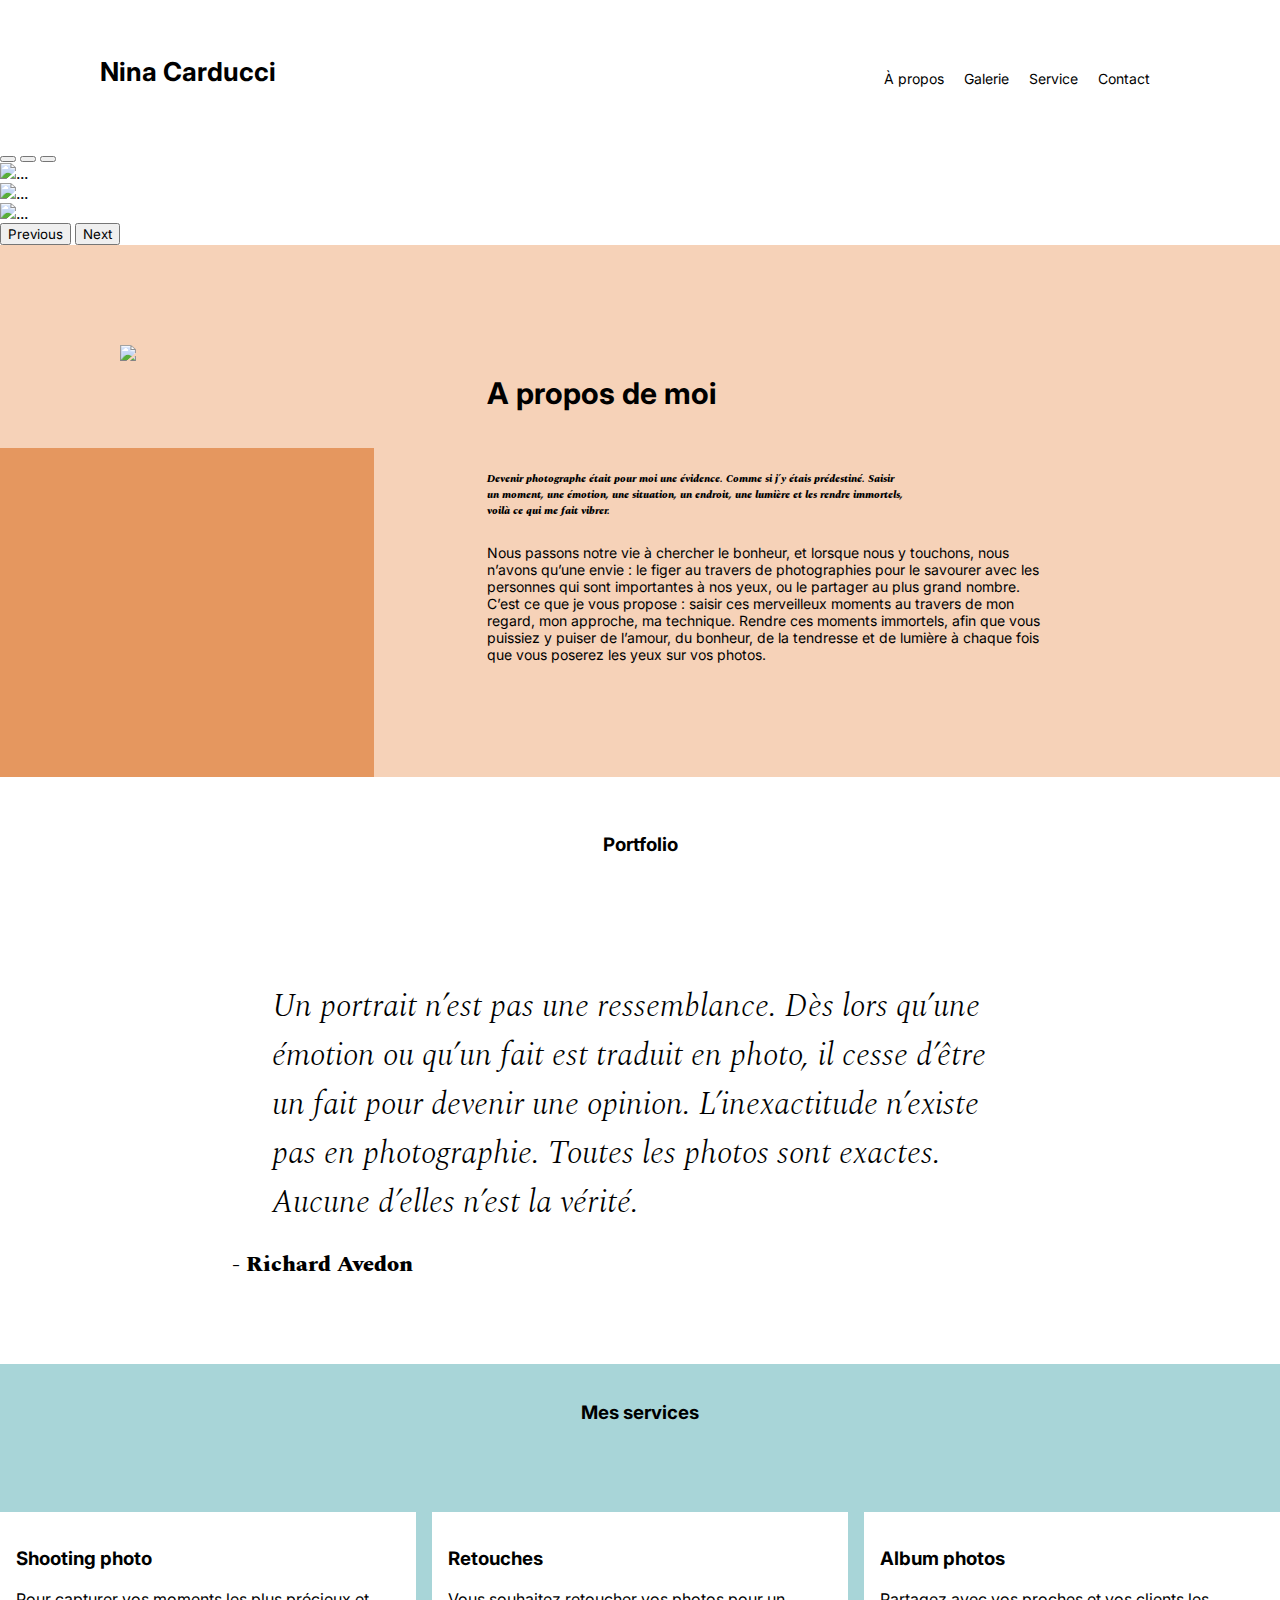
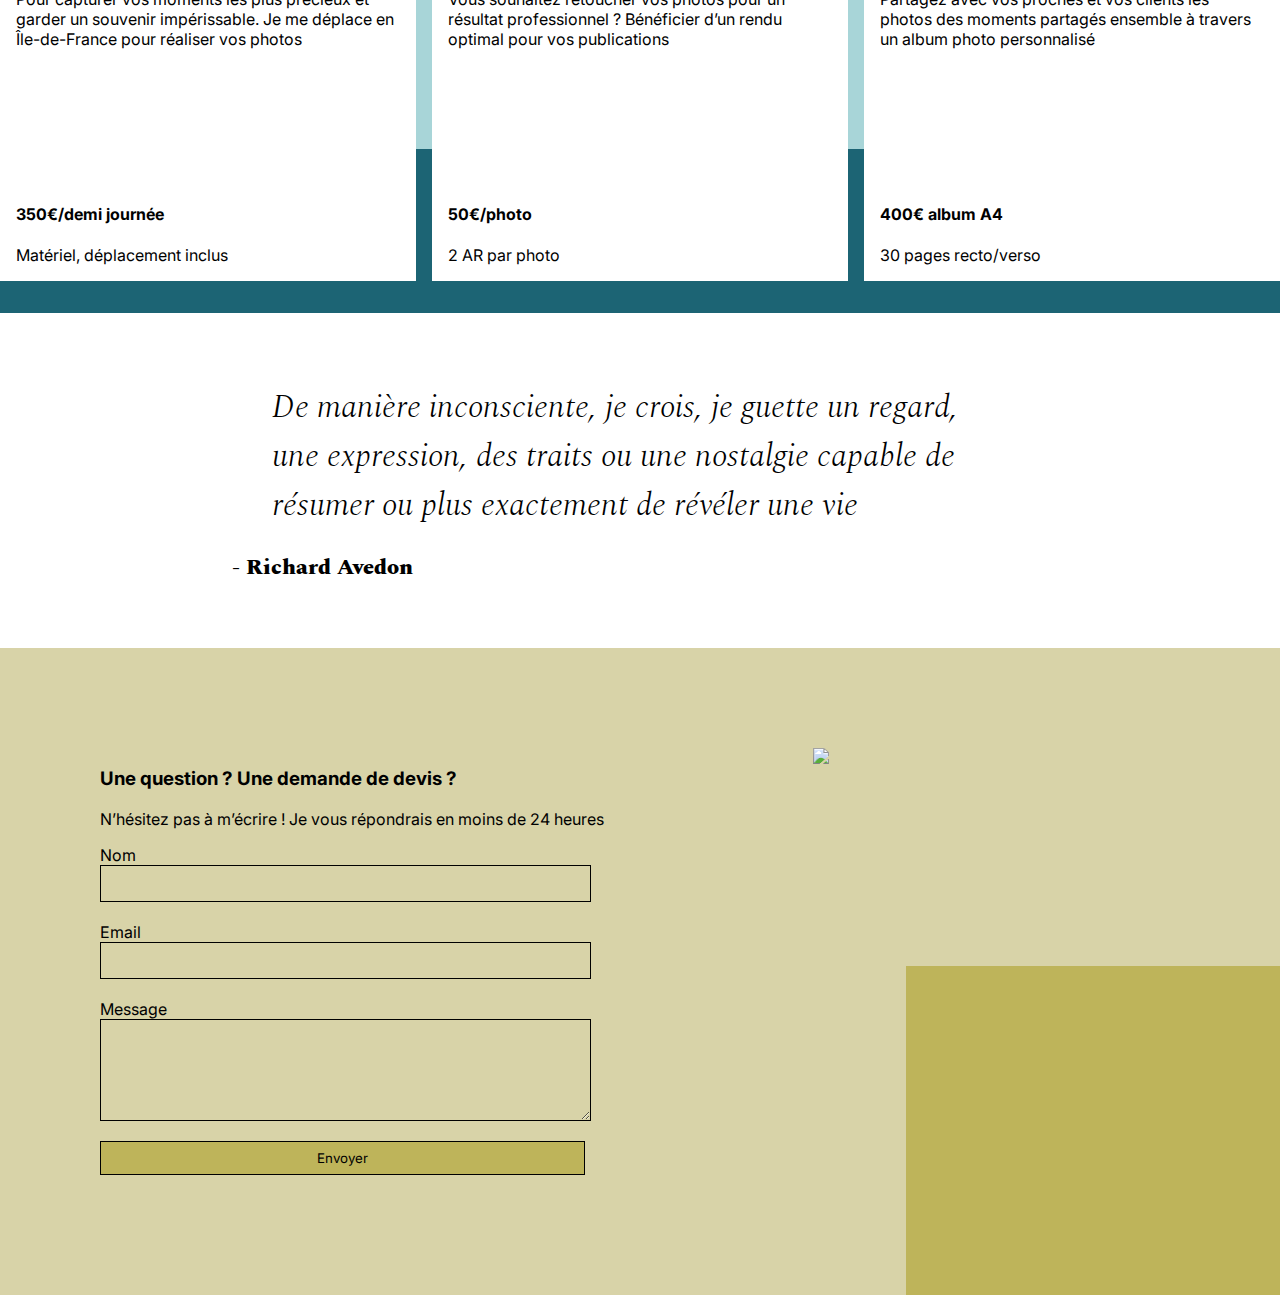
==== index.html @ 3e268394 "balise google" ====
<!DOCTYPE html>
<html>

<head>
	<meta charset="UTF-8">
	<meta name="viewport" content="width=device-width, initial-scale=1.0">
	<!-- balise de proprieté google confirm -->
	<meta name="google-site-verification" content="google5bc001e97c512677.html" />
	<!-- <link rel="stylesheet" href="./assets/bootstrap/bootstrap.css"> -->
	<link defer rel="stylesheet" href="./assets/bootstrap/bootstrap.min.css" media="all">
	<!-- <link rel="stylesheet" href="./assets/style.css"> -->
	<link rel="stylesheet" href="./assets/style.min.css" media="all">
	<!-- <link rel="preconnect" href="https://fonts.googleapis.com"> -->
	<link rel="preconnect" href="https://fonts.gstatic.com" crossorigin>
	<link
		href="https://fonts.googleapis.com/css2?family=Inter&family=Spectral:ital,wght@0,400;1,300;1,400;1,800&display=swap"
		rel="stylesheet">
	<script src="./assets/bootstrap/bootstrap.bundle.min.js"></script>
	<script src="https://code.jquery.com/jquery-3.4.1.min.js"
		integrity="sha256-CSXorXvZcTkaix6Yvo6HppcZGetbYMGWSFlBw8HfCJo=" crossorigin="anonymous"></script>
	<script src="./assets/maugallery.min.js" type="text/javascript" defer></script>
	<script src="./assets/scripts.min.js" type="text/javascript" defer></script>
	<!-- <script defer src="./assets/maugallery.min.js.gz" type="text/javascript" data-encoding="gzip"></script>
			<script defer src="./assets/scripts.min.js.gz" type="text/javascript" data-encoding="gzip"></script> -->

</head>

<body>
	<div class="top-header">
		<h3 class="name">Nina Carducci</h3>
		<div class="nav">
			<ul>
				<li><a href="#about">À propos</a></li>
				<li><a href="#gallery">Galerie</a></li>
				<li><a href="#services">Service</a></li>
				<li><a href="#contact">Contact</a></li>
				<li><a class="social-link" href="https://www.instagram.com/ninacarducci.photo/?hl=fr"
						target="_blank"><img src="assets/images/instagram.webp" alt=""></a></li>
			</ul>
		</div>
	</div>
	<div id="header">

		<div id="carouselExampleIndicators" class="carousel slide" data-bs-ride="carousel">
			<div class="carousel-indicators">
				<button type="button" data-bs-target="#carouselExampleIndicators" data-bs-slide-to="0" class="active"
					aria-current="true" aria-label="Slide 1"></button>
				<button type="button" data-bs-target="#carouselExampleIndicators" data-bs-slide-to="1"
					aria-label="Slide 2"></button>
				<button type="button" data-bs-target="#carouselExampleIndicators" data-bs-slide-to="2"
					aria-label="Slide 3"></button>
			</div>
			<div class="carousel-inner">
				<div class="carousel-item active">
					<img src="./assets/images/slider/ryoji-iwata-wUZjnOv7t0g-unsplash.webp" class="d-block w-100"
						alt="...">
				</div>
				<div class="carousel-item">
					<img src="./assets/images/slider/nicholas-green-nPz8akkUmDI-unsplash.webp" class="d-block w-100"
						alt="...">
				</div>
				<div class="carousel-item">
					<img src="./assets/images/slider/edward-cisneros-3_h6-1NPDGw-unsplash.webp" class="d-block w-100"
						alt="...">
				</div>
			</div>
			<button class="carousel-control-prev" type="button" data-bs-target="#carouselExampleIndicators"
				data-bs-slide="prev">
				<span class="carousel-control-prev-icon" aria-hidden="true"></span>
				<span class="visually-hidden">Previous</span>
			</button>
			<button class="carousel-control-next" type="button" data-bs-target="#carouselExampleIndicators"
				data-bs-slide="next">
				<span class="carousel-control-next-icon" aria-hidden="true"></span>
				<span class="visually-hidden">Next</span>
			</button>
		</div>
	</div>
	<div id="about">
		<div class="picture left">
			<img src="./assets/images/nina.webp">
		</div>
		<div id="about-me">
			<h3 class="about-me__title">A propos de moi</h3>
			<h6 class="about-me__introduction">Devenir photographe était pour moi une évidence. Comme si j’y étais
				prédestiné. Saisir un moment, une émotion, une situation, un endroit, une lumière et les rendre
				immortels, voilà ce qui me fait vibrer.</h6>
			<p>Nous passons notre vie à chercher le bonheur, et lorsque nous y touchons, nous n’avons qu’une envie : le
				figer au travers de photographies pour le savourer avec les personnes qui sont importantes à nos yeux,
				ou le partager au plus grand nombre.
				C’est ce que je vous propose : saisir ces merveilleux moments au travers de mon regard, mon approche, ma
				technique. Rendre ces moments immortels, afin que vous puissiez y puiser de l’amour, du bonheur, de la
				tendresse et de lumière à chaque fois que vous poserez les yeux sur vos photos.</p>
		</div>
	</div>
	<div id="gallery">
		<h3 class="title">Portfolio</h3>
		<div class="container py-3">
			<div class="gallery" style="display: none">
				<img data-gallery-tag="Concert" class="gallery-item"
					src="./assets/images/gallery/concerts/aaron-paul-wnX-fXzB6Cw-unsplash.webp" />
				<img data-gallery-tag="Entreprises" class="gallery-item"
					src="./assets/images/gallery/entreprise/ali-morshedlou-WMD64tMfc4k-unsplash.webp" />
				<img data-gallery-tag="Entreprises" class="gallery-item"
					src="./assets/images/gallery/entreprise/jason-goodman-tHO1_OuKbg0-unsplash.webp" />
				<img data-gallery-tag="Mariages" class="gallery-item"
					src="./assets/images/gallery/mariage/hannah-busing-RvF2R_qMpRk-unsplash.webp" />
				<img data-gallery-tag="Portrait" class="gallery-item"
					src="./assets/images/gallery/portraits/ade-tunji-rVkhWWZFAtQ-unsplash.webp" />
				<img data-gallery-tag="Mariages" class="gallery-item"
					src="./assets/images/gallery/mariage/jakob-owens-SiniLJkXhMc-unsplash.webp" />
				<img data-gallery-tag="Portrait" class="gallery-item"
					src="./assets/images/gallery/portraits/nino-van-prattenburg--443cl1uR_8-unsplash.webp" />
				<img data-gallery-tag="Concert" class="gallery-item"
					src="./assets/images/gallery/concerts/austin-neill-hgO1wFPXl3I-unsplash.webp" />
				<img data-gallery-tag="Entreprises" class="gallery-item"
					src="./assets/images/gallery/entreprise/mateus-campos-felipe-Fsgzm8N0hIY-unsplash.webp" />
			</div>
		</div>
		<div class="quote">
			<figure>
				<blockquote>
					<h1 class="quote__text">Un portrait n’est pas une ressemblance. Dès lors qu’une émotion ou qu’un
						fait est traduit en photo, il cesse d’être un fait pour devenir une opinion. L’inexactitude
						n’existe pas en photographie. Toutes les photos sont exactes. Aucune d’elles n’est la vérité.
					</h1>
				</blockquote>
				<figcaption class="quote__author">- Richard Avedon</figcaption>
			</figure>
		</div>
	</div>
	<div id="services">
		<h3 class="title">Mes services</h3>
		<div class="container">
			<div class="service">
				<div class="service__description">
					<h3>Shooting photo</h3>
					<p>Pour capturer vos moments les plus précieux et garder un souvenir impérissable. Je me déplace en
						Île-de-France pour réaliser vos photos</p>
				</div>
				<div class="service__price">
					<h4>350€/demi journée</h4>
					<span>Matériel, déplacement inclus</span>
				</div>

			</div>
			<div class="service">
				<div class="service__description">
					<h3>Retouches</h3>
					<p>Vous souhaitez retoucher vos photos pour un résultat professionnel ? Bénéficier d’un rendu
						optimal pour vos publications</p>
				</div>
				<div class="service__price">
					<h4>50€/photo</h4>
					<span>2 AR par photo</span>
				</div>
			</div>
			<div class="service">
				<div class="service__description">
					<h3>Album photos</h3>
					<p>Partagez avec vos proches et vos clients les photos des moments partagés ensemble à travers un
						album photo personnalisé</p>
				</div>
				<div class="service__price">
					<h4>400€ album A4</h4>
					<span>30 pages recto/verso</span>
				</div>
			</div>
		</div>
	</div>
	<div class="quote">
		<figure>
			<blockquote>
				<h1 class="quote__text">De manière inconsciente, je crois, je guette un regard, une expression, des
					traits ou une nostalgie capable de résumer ou plus exactement de révéler une vie</h1>
			</blockquote>
			<figcaption class="quote__author">- Richard Avedon</figcaption>
		</figure>
	</div>
	<div id="contact">
		<div class="container">
			<div class="form-container">
				<h3>Une question ? Une demande de devis ?</h3>
				<p> N’hésitez pas à m’écrire ! Je vous répondrais en moins de 24 heures</p>
				<form action="" method="post">
					<label>Nom</label>
					<input type="text" name="nom" id="nom">
					<label>Email</label>
					<input type="email" name="email" id="email">
					<label>Message</label>
					<textarea name="message" id="message" cols="30" rows="10"></textarea>
					<input type="submit" value="Envoyer" />
				</form>
			</div>
			<div class="picture right">
				<img src="./assets/images/camera.webp">
			</div>
		</div>
	</div>
</body>

</html>
---- assets/style.css ----
body {
  max-width: 1920px;
  margin: auto;
}
* {
  font-family: "Inter";
  font-style: normal;
}
.top-header {
  background-color: white;
  position: sticky;
  top: 0;
  z-index: 1000;
  display: flex;
  justify-content: space-between;
  padding-inline: 100px;
  padding-block: 30px;
  align-items: center;
}

.top-header .name {
  font-size: 26px;
}

.nav ul {
  display: flex;
  list-style-type: none;
  font-size: 14px;
  margin-bottom: 0;
}

.nav li {
  padding-inline: 10px;
}

.nav a {
  text-decoration: none;
  color: #000;
}

.social-link img {
  width: 20px;
}

#about {
  display: flex;
  background-color: #f6d2b8;
  padding-inline: 100px;
  padding-block: 100px;
  position: relative;
}

.picture.left::before {
  content: " ";
  background-color: #e5975f;
  width: 374px;
  height: 329px;
  position: absolute;
  bottom: 0;
  left: 0;
  z-index: -1;
}

.picture {
  flex: 1;
  margin: 0 20px;
  z-index: 0;
}

.picture img {
  width: 100%;
}
#about-me {
  flex: 2;
}
.about-me__title {
  margin-top: 1em;
  margin-bottom: 60px;
  font-size: 30px;
}
.about-me__introduction {
  font-family: "Spectral";
  font-weight: 800;
  font-style: italic;
  width: 60%;
}
#about-me p {
  width: 80%;
  font-size: 14px;
}

#gallery {
  /*	min-height: 100vh; */
}
.title {
  text-align: center;
  padding-block: 2em;
}
.gallery .nav {
  justify-content: center;
}
.nav-pills .nav-link.active,
.nav-pills .show > .nav-link {
  color: #fff;
  background-color: #beb45a;
  border-radius: 0;
}
.nav-pills .nav-link {
  color: #000;
}
.item-column {
  position: relative;
  margin-bottom: 0 !important;
  padding: 0;
}
.item-column::after {
  content: "";
  display: block;
  padding-bottom: 100%;
}
.gallery-item {
  position: absolute;
  width: 100%;
  height: 100%;
  object-fit: cover;
  padding: 0.5em;
}
.mg-prev,
.mg-next {
  width: 30px;
  height: 30px;
  border-radius: 00%;
  justify-content: center;
  align-items: center;
  display: flex;
  font-size: 24px;
}

.quote {
  font-family: "Spectral";
  font-style: italic;
  width: 70%;
  margin: auto;
  padding-block: 3em;
}
.quote__text {
  font-family: Spectral;
  font-style: italic;
  font-weight: 300;
}
.quote__author {
  font-family: Spectral;
  font-weight: 800;
  font-size: 22px;
}

#services {
  margin: auto;
  background-color: #a8d5d8;
  position: relative;
}
#services .container::before {
  content: " ";
  background-color: #1c6474;
  position: absolute;
  width: 100%;
  height: 30%;
  bottom: 0;
  left: 0;
  z-index: 0;
}

#services .container {
  justify-content: space-between;
  display: flex;
  padding: 2em 0;
}

.service {
  background-color: white;
  max-width: 390px;
  width: 30%;
  height: 337px;
  padding: 1em;
  display: flex;
  flex-direction: column;
  justify-content: space-between;
  z-index: 1;
}

#contact {
  margin: auto;
  background-color: #d8d3a8;
  position: relative;
  padding-inline: 100px;
  padding-block: 100px;
}

#contact .container {
  display: flex;
}
.picture.right::before {
  content: " ";
  background-color: #beb45a;
  width: 374px;
  height: 329px;
  position: absolute;
  bottom: 0;
  right: 0;
  z-index: -1;
}
.form-container {
  flex: 2;
}
form {
  display: flex;
  flex-direction: column;
  width: 70%;
  align-items: flex-start;
}

form input {
  width: 100%;
  background-color: transparent;
  border: solid 1px;
  height: 2.5em;
  margin-bottom: 20px;
}

form textarea {
  width: 100%;
  background-color: transparent;
  border: solid 1px;
  height: 5em;
  line-height: 2.5em;
  font-size: 1.2em;
  margin-bottom: 20px;
}
input[type="submit"] {
  background-color: #beb45a;
  padding: 0.5em 1em;
}

@media all and (max-width: 1180px) {
  .picture {
    flex: 2;
  }
  #about,
  #contact .container {
    align-items: center;
  }
  .about-me__title {
    margin-top: 0;
    margin-bottom: 1em;
  }
  #about-me h6,
  #about-me p {
    width: 100%;
  }
}

@media all and (max-width: 1000px) {
  #about {
    flex-direction: column;
  }
  .picture {
    width: 50%;
  }
  .picture.left::before {
    width: 100%;
    height: 30%;
    position: absolute;
    bottom: auto;
    top: 0;
    left: 0;
    z-index: -1;
  }
  .about-me__title {
    text-align: center;
    margin-top: 1em;
  }
  #services .container {
    flex-direction: column;
  }
  .service {
    width: 100%;
    max-width: 100%;
    height: auto;
    margin: 2em 0;
  }
  .service__description {
    margin-bottom: 1em;
  }

  #services .container::before {
    width: 30%;
    height: 100%;
    bottom: 0;
    right: 0;
    left: auto;
    z-index: 0;
  }

  #contact .container {
    flex-direction: column;
  }
  #contact .picture.right {
    margin-top: 1em;
  }
  .picture.right::before {
    width: 100%;
    height: 30%;
    position: absolute;
    bottom: 0;
    right: 0;
    z-index: -1;
  }
}

@media all and (max-width: 650px) {
  .top-header {
    flex-direction: column;
    padding-inline: 0;
  }
  .top-header .nav,
  .top-header .nav ul {
    width: 100%;
    padding: 0 0 0 0;
  }
  .top-header .nav li {
    flex: 1;
    padding-block: 1em;
    text-align: center;
  }
  .picture.left::before,
  .picture.right::before {
    height: 150px;
  }
  #services .container {
    align-items: center;
  }
  .service {
    max-width: 90%;
  }
  #about,
  #contact {
    padding-inline: 2em;
    padding-block: 2em;
  }
  form {
    width: 100%;
  }
  .picture {
    width: 80%;
  }
}
---- assets/style.min.css ----
body{max-width:1920px;margin:auto}*{font-family:Inter;font-style:normal}.top-header{background-color:#fff;position:sticky;top:0;z-index:1000;display:flex;justify-content:space-between;padding-inline:100px;padding-block:30px;align-items:center}.top-header .name{font-size:26px}.nav ul{display:flex;list-style-type:none;font-size:14px;margin-bottom:0}.nav li{padding-inline:10px}.nav a{text-decoration:none;color:#000}.social-link img{width:20px}#about{display:flex;background-color:#f6d2b8;padding-inline:100px;padding-block:100px;position:relative}.picture.left::before{content:" ";background-color:#e5975f;width:374px;height:329px;position:absolute;bottom:0;left:0;z-index:-1}.picture{flex:1;margin:0 20px;z-index:0}.picture img{width:100%}#about-me{flex:2}.about-me__title{margin-top:1em;margin-bottom:60px;font-size:30px}.about-me__introduction{font-family:Spectral;font-weight:800;font-style:italic;width:60%}#about-me p{width:80%;font-size:14px}.title{text-align:center;padding-block:2em}.gallery .nav{justify-content:center}.nav-pills .nav-link.active,.nav-pills .show>.nav-link{color:#fff;background-color:#beb45a;border-radius:0}.nav-pills .nav-link{color:#000}.item-column{position:relative;margin-bottom:0!important;padding:0}.item-column::after{content:"";display:block;padding-bottom:100%}.gallery-item{position:absolute;width:100%;height:100%;object-fit:cover;padding:.5em}.mg-next,.mg-prev{width:30px;height:30px;border-radius:00%;justify-content:center;align-items:center;display:flex;font-size:24px}.quote{font-family:Spectral;font-style:italic;width:70%;margin:auto;padding-block:3em}.quote__text{font-family:Spectral;font-style:italic;font-weight:300}.quote__author{font-family:Spectral;font-weight:800;font-size:22px}#services{margin:auto;background-color:#a8d5d8;position:relative}#services .container::before{content:" ";background-color:#1c6474;position:absolute;width:100%;height:30%;bottom:0;left:0;z-index:0}#services .container{justify-content:space-between;display:flex;padding:2em 0}.service{background-color:#fff;max-width:390px;width:30%;height:337px;padding:1em;display:flex;flex-direction:column;justify-content:space-between;z-index:1}#contact{margin:auto;background-color:#d8d3a8;position:relative;padding-inline:100px;padding-block:100px}#contact .container{display:flex}.picture.right::before{content:" ";background-color:#beb45a;width:374px;height:329px;position:absolute;bottom:0;right:0;z-index:-1}.form-container{flex:2}form{display:flex;flex-direction:column;width:70%;align-items:flex-start}form input{width:100%;background-color:transparent;border:solid 1px;height:2.5em;margin-bottom:20px}form textarea{width:100%;background-color:transparent;border:solid 1px;height:5em;line-height:2.5em;font-size:1.2em;margin-bottom:20px}input[type=submit]{background-color:#beb45a;padding:.5em 1em}@media all and (max-width:1180px){.picture{flex:2}#about,#contact .container{align-items:center}.about-me__title{margin-top:0;margin-bottom:1em}#about-me h6,#about-me p{width:100%}}@media all and (max-width:1000px){#about{flex-direction:column}.picture{width:50%}.picture.left::before{width:100%;height:30%;position:absolute;bottom:auto;top:0;left:0;z-index:-1}.about-me__title{text-align:center;margin-top:1em}#services .container{flex-direction:column}.service{width:100%;max-width:100%;height:auto;margin:2em 0}.service__description{margin-bottom:1em}#services .container::before{width:30%;height:100%;bottom:0;right:0;left:auto;z-index:0}#contact .container{flex-direction:column}#contact .picture.right{margin-top:1em}.picture.right::before{width:100%;height:30%;position:absolute;bottom:0;right:0;z-index:-1}}@media all and (max-width:650px){.top-header{flex-direction:column;padding-inline:0}.top-header .nav,.top-header .nav ul{width:100%;padding:0}.top-header .nav li{flex:1;padding-block:1em;text-align:center}.picture.left::before,.picture.right::before{height:150px}#services .container{align-items:center}.service{max-width:90%}#about,#contact{padding-inline:2em;padding-block:2em}form{width:100%}.picture{width:80%}}
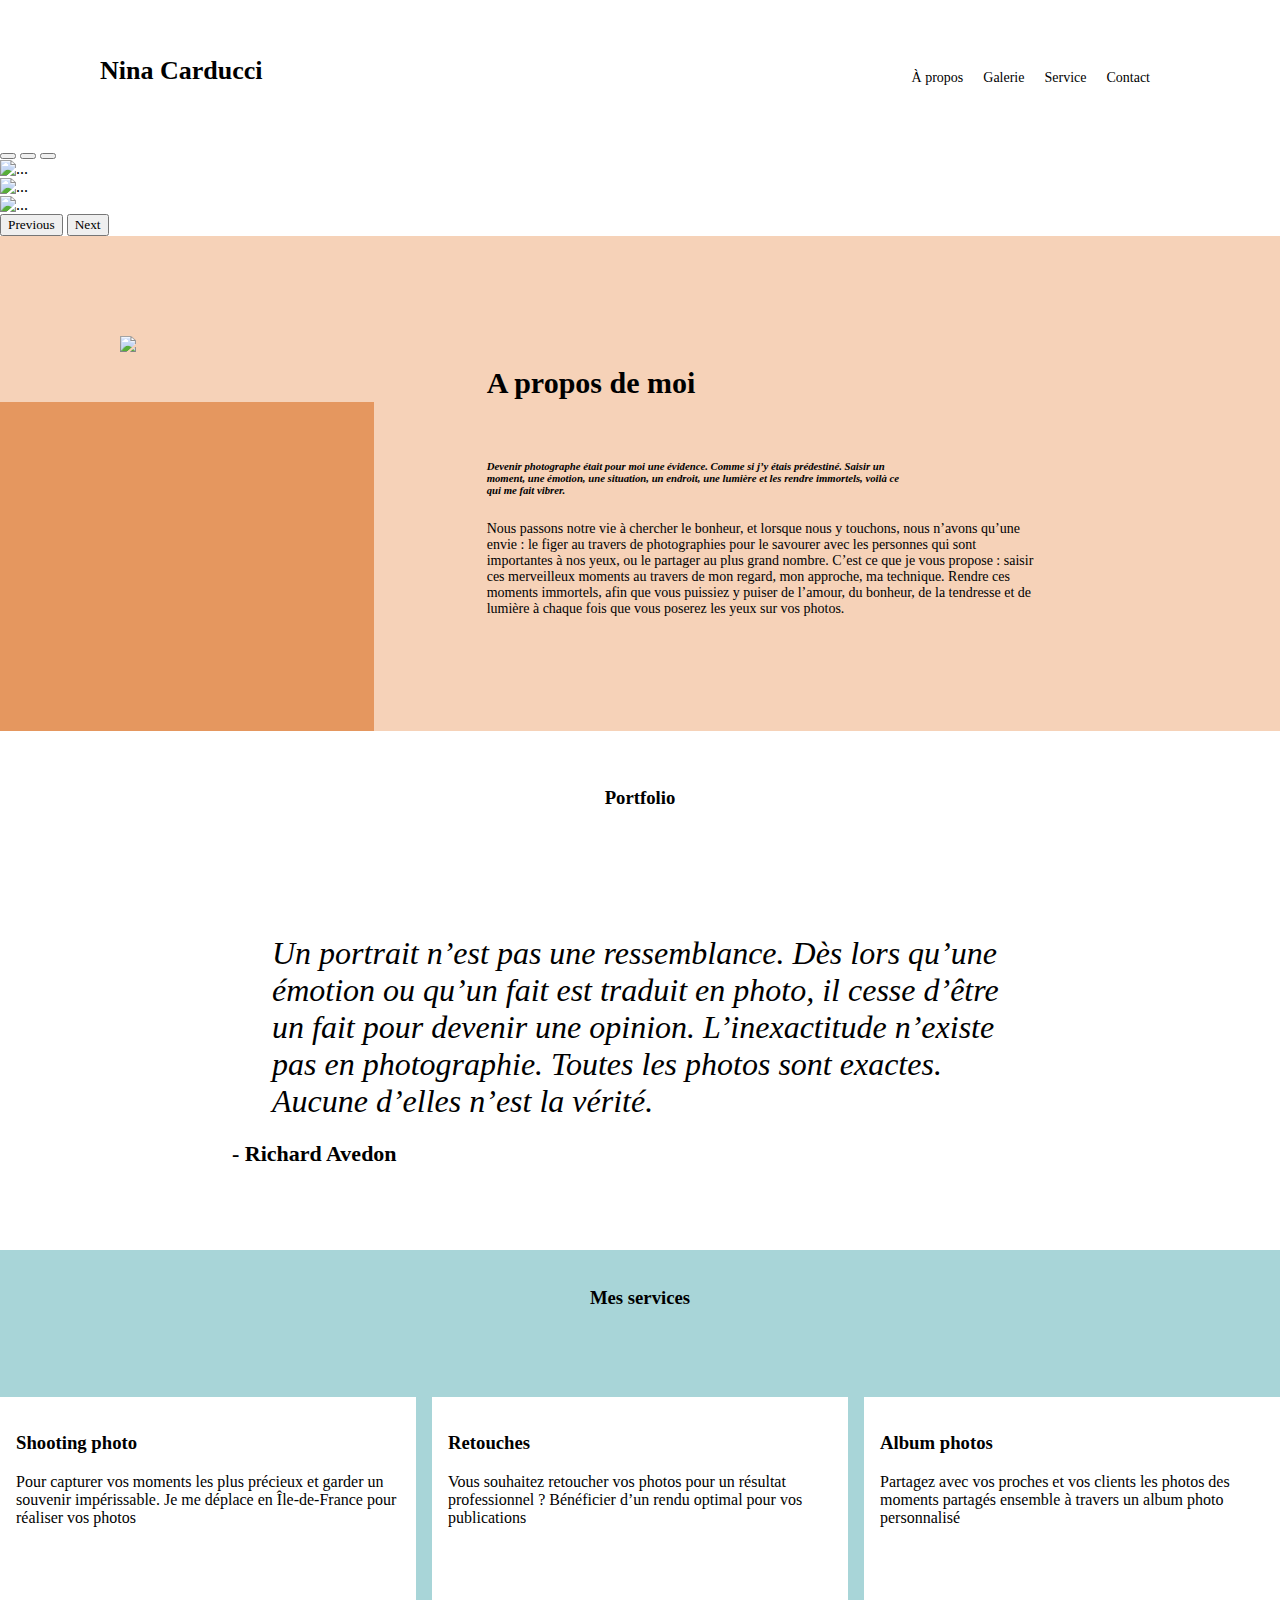
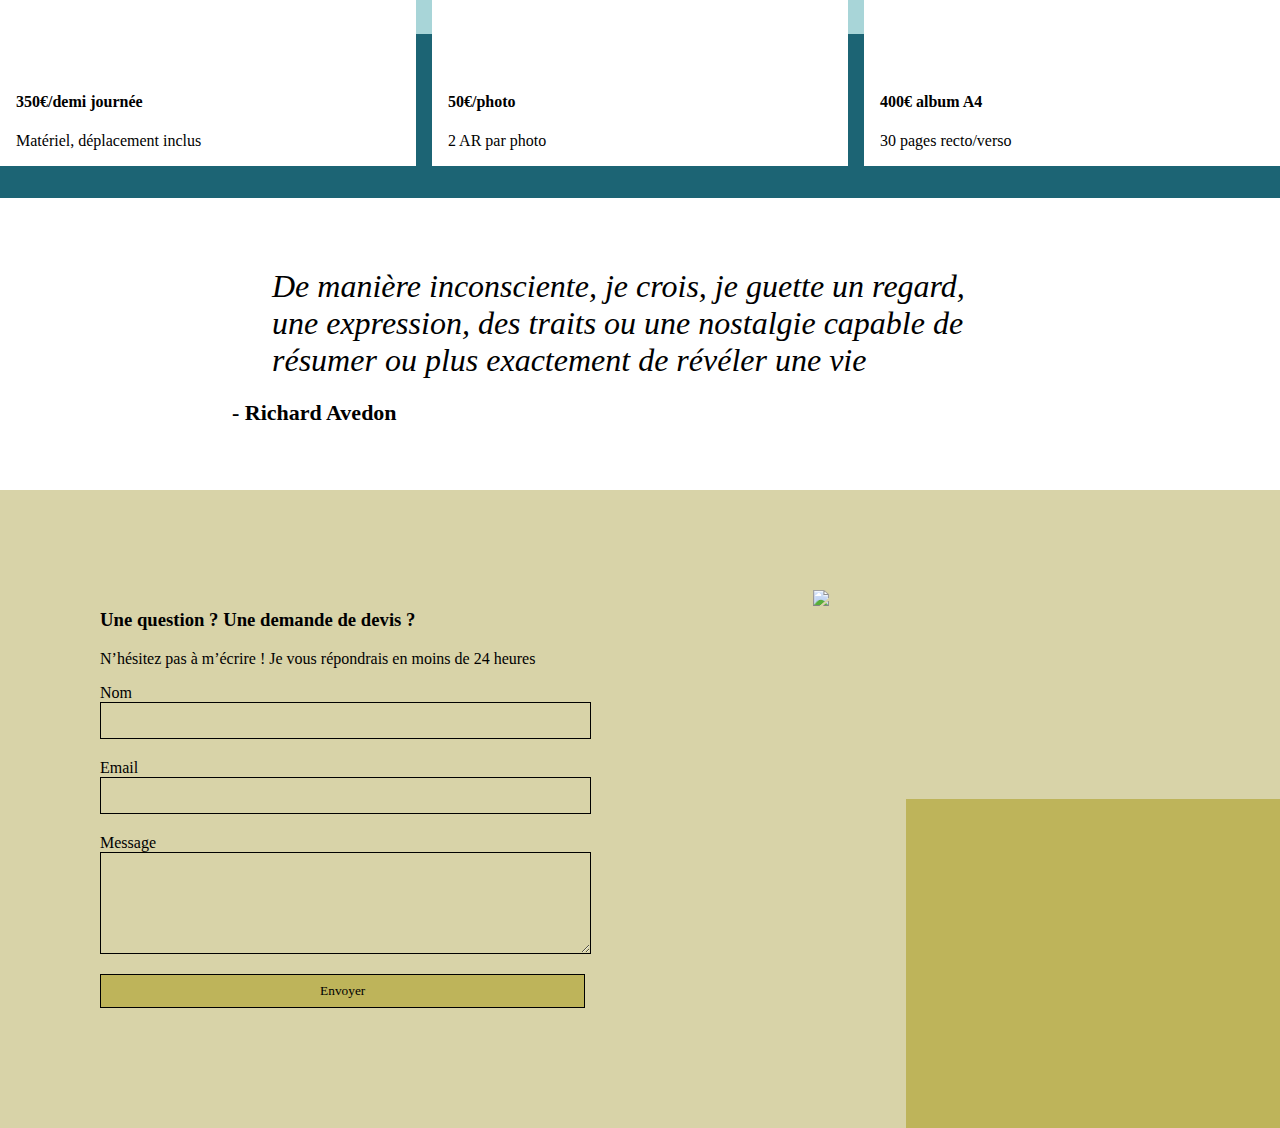
==== commit d816d574: "test bootstrap clean code" ====
--- a/index.html
+++ b/index.html
@@ -1,25 +1,38 @@
 <!DOCTYPE html>
-<html>
+<html lang="fr">
 
 <head>
+	<!-- Google tag (gtag.js) -->
+	<script async src="https://www.googletagmanager.com/gtag/js?id=G-37YV4XG1GP"></script>
+	<script>
+		window.dataLayer = window.dataLayer || [];
+
+		function gtag() {
+			dataLayer.push(arguments);
+		}
+		gtag('js', new Date());
+
+		gtag('config', 'G-37YV4XG1GP');
+	</script>
+	<meta http-equiv="cache-control" content="max-age=3600">
 	<meta charset="UTF-8">
 	<meta name="viewport" content="width=device-width, initial-scale=1.0">
-	<!-- balise de proprieté google confirm -->
-	<meta name="google-site-verification" content="google5bc001e97c512677.html" />
-	<!-- <link rel="stylesheet" href="./assets/bootstrap/bootstrap.css"> -->
-	<link defer rel="stylesheet" href="./assets/bootstrap/bootstrap.min.css" media="all">
-	<!-- <link rel="stylesheet" href="./assets/style.css"> -->
+	<link rel="stylesheet" href="./assets/bootstrap/bootstrap.min.css" defer media="all">
 	<link rel="stylesheet" href="./assets/style.min.css" media="all">
-	<!-- <link rel="preconnect" href="https://fonts.googleapis.com"> -->
+	<!-- <link rel="preconnect" href="https://fonts.googleapis.com">
+	<link rel="preconnect" href="https://fonts.gstatic.com" crossorigin> -->
+	<!-- <link href="https://fonts.googleapis.com/css2?family=Inter:wght@500&display=swap" rel="stylesheet">
+	<link href="https://fonts.googleapis.com/css2?family=Inter:wght@800&display=swap" rel="stylesheet"> -->
+	<!-- <link rel="preconnect" href="https://fonts.googleapis.com">
 	<link rel="preconnect" href="https://fonts.gstatic.com" crossorigin>
 	<link
 		href="https://fonts.googleapis.com/css2?family=Inter&family=Spectral:ital,wght@0,400;1,300;1,400;1,800&display=swap"
-		rel="stylesheet">
-	<script src="./assets/bootstrap/bootstrap.bundle.min.js"></script>
+		rel="stylesheet"> -->
+	<script src="./assets/bootstrap/bootstrap.bundle.min.js" defer></script>
 	<script src="https://code.jquery.com/jquery-3.4.1.min.js"
-		integrity="sha256-CSXorXvZcTkaix6Yvo6HppcZGetbYMGWSFlBw8HfCJo=" crossorigin="anonymous"></script>
-	<script src="./assets/maugallery.min.js" type="text/javascript" defer></script>
-	<script src="./assets/scripts.min.js" type="text/javascript" defer></script>
+		integrity="sha256-CSXorXvZcTkaix6Yvo6HppcZGetbYMGWSFlBw8HfCJo=" crossorigin="anonymous" defer></script>
+	<script src="./assets/maugallery.min.js" defer></script>
+	<script src="./assets/scripts.min.js" defer></script>
 	<!-- <script defer src="./assets/maugallery.min.js.gz" type="text/javascript" data-encoding="gzip"></script>
 			<script defer src="./assets/scripts.min.js.gz" type="text/javascript" data-encoding="gzip"></script> -->
 
--- a/assets/style.min.css
+++ b/assets/style.min.css
@@ -1 +1 @@
-body{max-width:1920px;margin:auto}*{font-family:Inter;font-style:normal}.top-header{background-color:#fff;position:sticky;top:0;z-index:1000;display:flex;justify-content:space-between;padding-inline:100px;padding-block:30px;align-items:center}.top-header .name{font-size:26px}.nav ul{display:flex;list-style-type:none;font-size:14px;margin-bottom:0}.nav li{padding-inline:10px}.nav a{text-decoration:none;color:#000}.social-link img{width:20px}#about{display:flex;background-color:#f6d2b8;padding-inline:100px;padding-block:100px;position:relative}.picture.left::before{content:" ";background-color:#e5975f;width:374px;height:329px;position:absolute;bottom:0;left:0;z-index:-1}.picture{flex:1;margin:0 20px;z-index:0}.picture img{width:100%}#about-me{flex:2}.about-me__title{margin-top:1em;margin-bottom:60px;font-size:30px}.about-me__introduction{font-family:Spectral;font-weight:800;font-style:italic;width:60%}#about-me p{width:80%;font-size:14px}.title{text-align:center;padding-block:2em}.gallery .nav{justify-content:center}.nav-pills .nav-link.active,.nav-pills .show>.nav-link{color:#fff;background-color:#beb45a;border-radius:0}.nav-pills .nav-link{color:#000}.item-column{position:relative;margin-bottom:0!important;padding:0}.item-column::after{content:"";display:block;padding-bottom:100%}.gallery-item{position:absolute;width:100%;height:100%;object-fit:cover;padding:.5em}.mg-next,.mg-prev{width:30px;height:30px;border-radius:00%;justify-content:center;align-items:center;display:flex;font-size:24px}.quote{font-family:Spectral;font-style:italic;width:70%;margin:auto;padding-block:3em}.quote__text{font-family:Spectral;font-style:italic;font-weight:300}.quote__author{font-family:Spectral;font-weight:800;font-size:22px}#services{margin:auto;background-color:#a8d5d8;position:relative}#services .container::before{content:" ";background-color:#1c6474;position:absolute;width:100%;height:30%;bottom:0;left:0;z-index:0}#services .container{justify-content:space-between;display:flex;padding:2em 0}.service{background-color:#fff;max-width:390px;width:30%;height:337px;padding:1em;display:flex;flex-direction:column;justify-content:space-between;z-index:1}#contact{margin:auto;background-color:#d8d3a8;position:relative;padding-inline:100px;padding-block:100px}#contact .container{display:flex}.picture.right::before{content:" ";background-color:#beb45a;width:374px;height:329px;position:absolute;bottom:0;right:0;z-index:-1}.form-container{flex:2}form{display:flex;flex-direction:column;width:70%;align-items:flex-start}form input{width:100%;background-color:transparent;border:solid 1px;height:2.5em;margin-bottom:20px}form textarea{width:100%;background-color:transparent;border:solid 1px;height:5em;line-height:2.5em;font-size:1.2em;margin-bottom:20px}input[type=submit]{background-color:#beb45a;padding:.5em 1em}@media all and (max-width:1180px){.picture{flex:2}#about,#contact .container{align-items:center}.about-me__title{margin-top:0;margin-bottom:1em}#about-me h6,#about-me p{width:100%}}@media all and (max-width:1000px){#about{flex-direction:column}.picture{width:50%}.picture.left::before{width:100%;height:30%;position:absolute;bottom:auto;top:0;left:0;z-index:-1}.about-me__title{text-align:center;margin-top:1em}#services .container{flex-direction:column}.service{width:100%;max-width:100%;height:auto;margin:2em 0}.service__description{margin-bottom:1em}#services .container::before{width:30%;height:100%;bottom:0;right:0;left:auto;z-index:0}#contact .container{flex-direction:column}#contact .picture.right{margin-top:1em}.picture.right::before{width:100%;height:30%;position:absolute;bottom:0;right:0;z-index:-1}}@media all and (max-width:650px){.top-header{flex-direction:column;padding-inline:0}.top-header .nav,.top-header .nav ul{width:100%;padding:0}.top-header .nav li{flex:1;padding-block:1em;text-align:center}.picture.left::before,.picture.right::before{height:150px}#services .container{align-items:center}.service{max-width:90%}#about,#contact{padding-inline:2em;padding-block:2em}form{width:100%}.picture{width:80%}}+body{max-width:1920px;margin:auto}*{font-family:Inter;font-style:normal}.top-header{background-color:#fff;position:sticky;top:0;z-index:1000;display:flex;justify-content:space-between;padding-inline:100px;padding-block:30px;align-items:center}.top-header .name{font-size:26px}.nav ul{display:flex;list-style-type:none;font-size:14px;margin-bottom:0}.nav li{padding-inline:10px}.nav a{text-decoration:none;color:#000}.social-link img{width:20px}#about{display:flex;background-color:#f6d2b8;padding-inline:100px;padding-block:100px;position:relative}.picture.left::before{content:" ";background-color:#e5975f;width:374px;height:329px;position:absolute;bottom:0;left:0;z-index:-1}.picture{flex:1;margin:0 20px;z-index:0}.picture img{width:100%;max-width:1024px}#about-me{flex:2}.about-me__title{margin-top:1em;margin-bottom:60px;font-size:30px}.about-me__introduction{font-family:Spectral;font-weight:800;font-style:italic;width:60%}#about-me p{width:80%;font-size:14px}.title{text-align:center;padding-block:2em}.gallery .nav{justify-content:center}.nav-pills .nav-link.active,.nav-pills .show>.nav-link{color:#fff;background-color:#beb45a;border-radius:0}.nav-pills .nav-link{color:#000}.item-column{position:relative;margin-bottom:0!important;padding:0}.item-column::after{content:"";display:block;padding-bottom:100%}.gallery-item{position:absolute;width:100%;height:100%;object-fit:cover;padding:.5em}.mg-next,.mg-prev{width:30px;height:30px;border-radius:00%;justify-content:center;align-items:center;display:flex;font-size:24px}.quote{font-family:Spectral;font-style:italic;width:70%;margin:auto;padding-block:3em}.quote__text{font-family:Spectral;font-style:italic;font-weight:300}.quote__author{font-family:Spectral;font-weight:800;font-size:22px}#services{margin:auto;background-color:#a8d5d8;position:relative}#services .container::before{content:" ";background-color:#1c6474;position:absolute;width:100%;height:30%;bottom:0;left:0;z-index:0}#services .container{justify-content:space-between;display:flex;padding:2em 0}.service{background-color:#fff;max-width:390px;width:30%;height:337px;padding:1em;display:flex;flex-direction:column;justify-content:space-between;z-index:1}#contact{margin:auto;background-color:#d8d3a8;position:relative;padding-inline:100px;padding-block:100px}#contact .container{display:flex}.picture.right::before{content:" ";background-color:#beb45a;width:374px;height:329px;position:absolute;bottom:0;right:0;z-index:-1}.form-container{flex:2}form{display:flex;flex-direction:column;width:70%;align-items:flex-start}form input{width:100%;background-color:transparent;border:solid 1px;height:2.5em;margin-bottom:20px}form textarea{width:100%;background-color:transparent;border:solid 1px;height:5em;line-height:2.5em;font-size:1.2em;margin-bottom:20px}input[type=submit]{background-color:#beb45a;padding:.5em 1em}@media all and (max-width:1180px){.picture{flex:2}#about,#contact .container{align-items:center}.about-me__title{margin-top:0;margin-bottom:1em}#about-me h6,#about-me p{width:100%}}@media all and (max-width:1000px){#about{flex-direction:column}.picture{width:50%}.picture.left::before{width:100%;height:30%;position:absolute;bottom:auto;top:0;left:0;z-index:-1}.about-me__title{text-align:center;margin-top:1em}#services .container{flex-direction:column}.service{width:100%;max-width:100%;height:auto;margin:2em 0}.service__description{margin-bottom:1em}#services .container::before{width:30%;height:100%;bottom:0;right:0;left:auto;z-index:0}#contact .container{flex-direction:column}#contact .picture.right{margin-top:1em}.picture.right::before{width:100%;height:30%;position:absolute;bottom:0;right:0;z-index:-1}}@media all and (max-width:650px){.top-header{flex-direction:column;padding-inline:0}.top-header .nav,.top-header .nav ul{width:100%;padding:0}.top-header .nav li{flex:1;padding-block:1em;text-align:center}.picture.left::before,.picture.right::before{height:150px}#services .container{align-items:center}.service{max-width:90%}#about,#contact{padding-inline:2em;padding-block:2em}form{width:100%}.picture{width:80%}}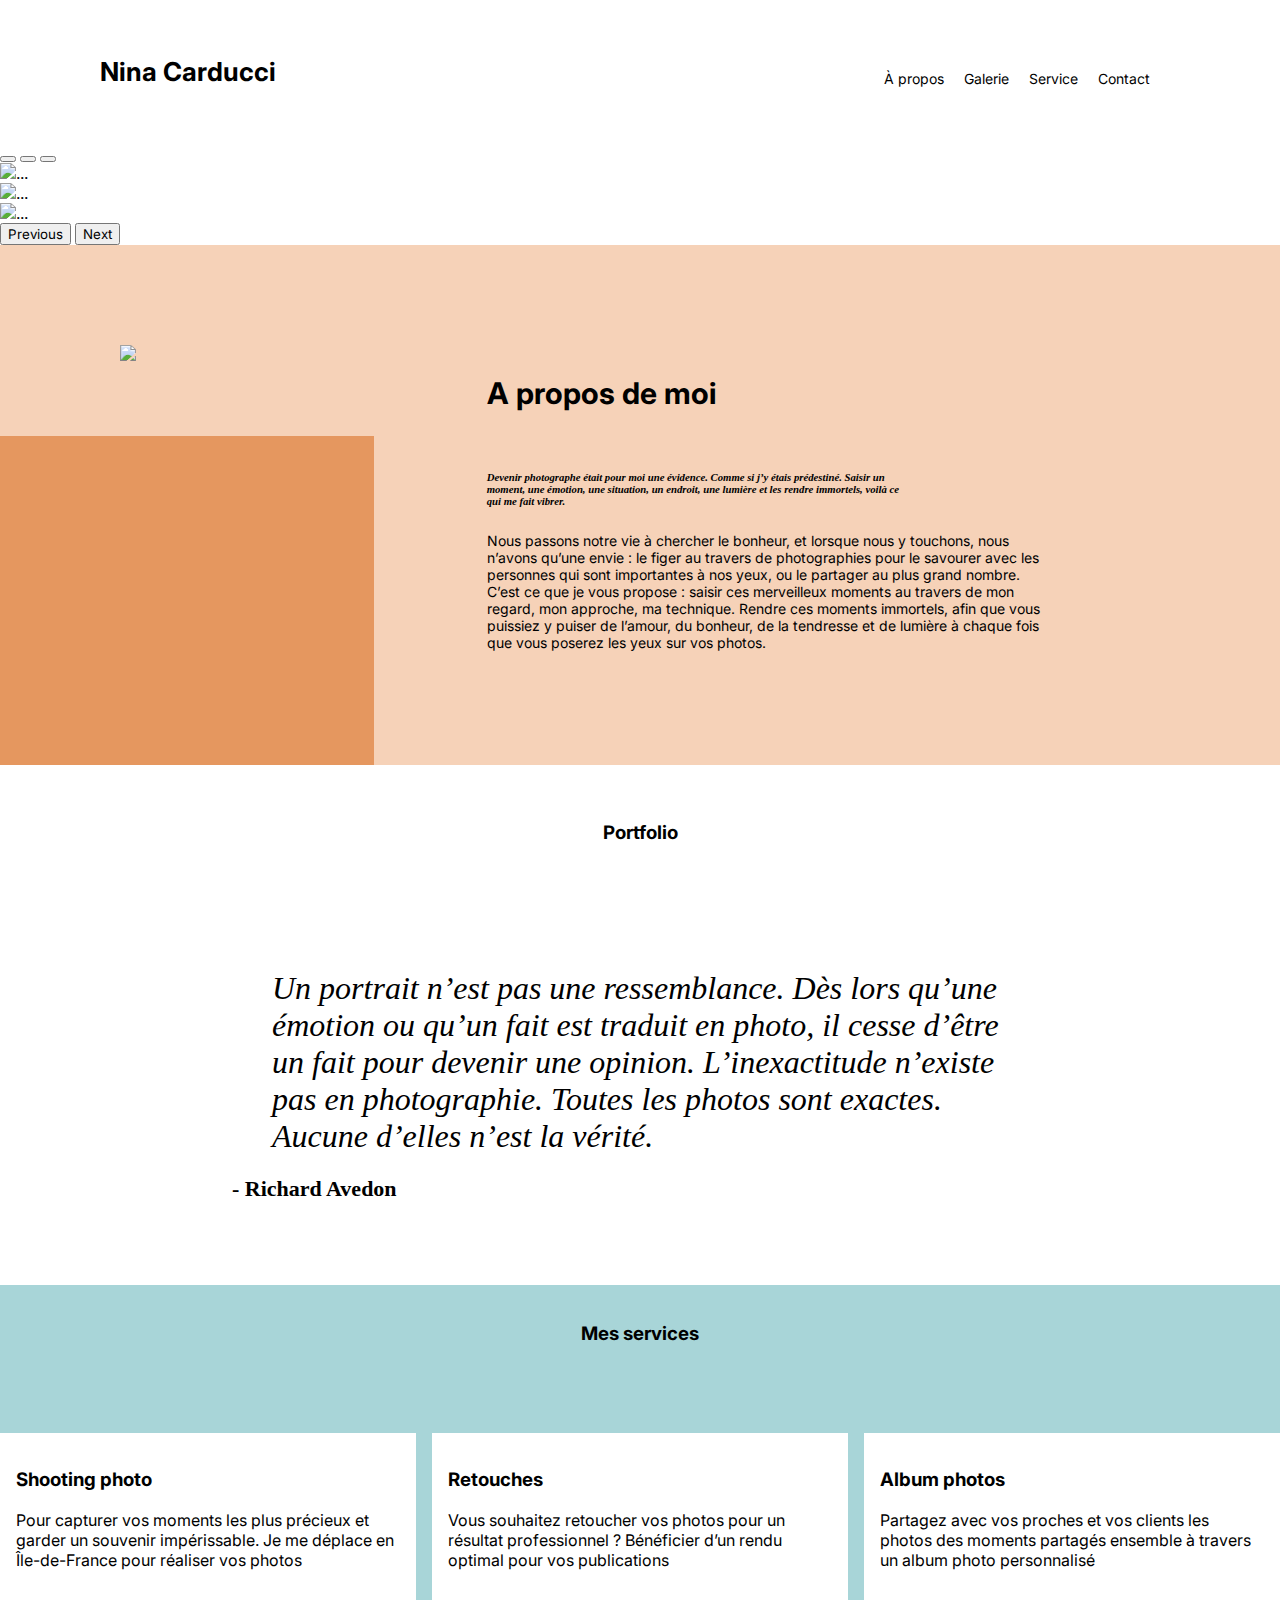
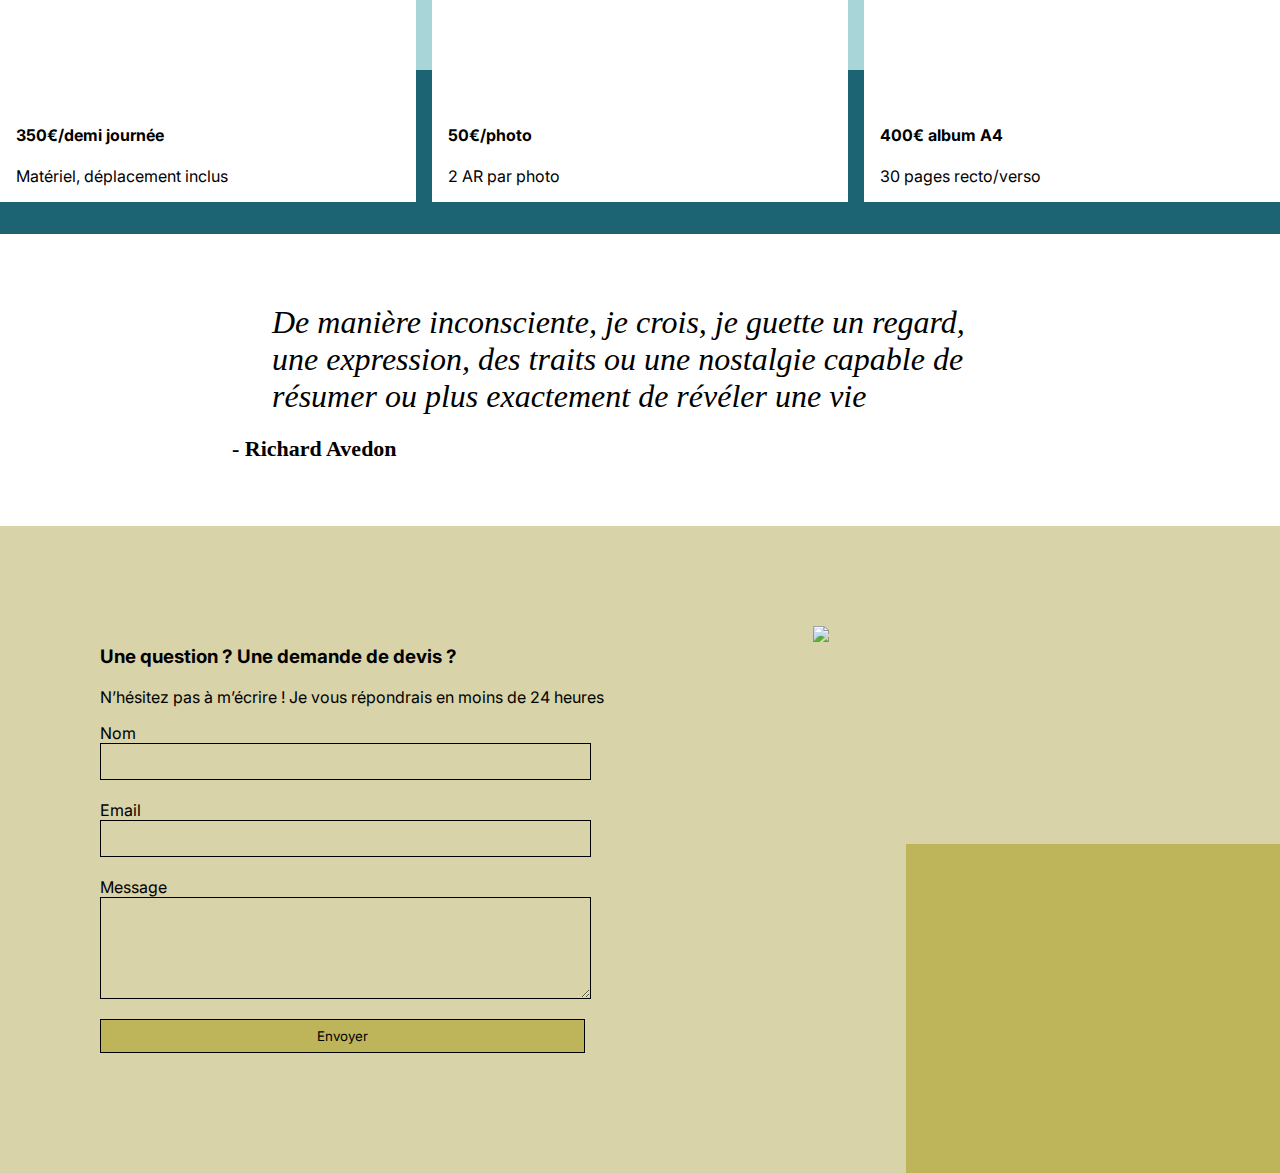
==== commit 12ec2dff: "modif qlq description meta mot clé" ====
--- a/index.html
+++ b/index.html
@@ -2,6 +2,105 @@
 <html lang="fr">
 
 <head>
+	<meta charset="UTF-8">
+	<meta name="viewport" content="width=device-width, initial-scale=1.0">
+	<link rel="shortcut icon" href="./assets/images/cameraIcon.webp" type="image/x-icon">
+
+	<!-- ***************************Google Font***************************  -->
+	<link rel="preconnect" href="https://fonts.googleapis.com">
+	<link rel="preconnect" href="https://fonts.gstatic.com" crossorigin>
+	<link href="https://fonts.googleapis.com/css2?family=Inter:wght@500&display=swap" rel="stylesheet">
+	<link href="https://fonts.googleapis.com/css2?family=Inter:wght@800&display=swap" rel="stylesheet">
+
+	<!-- ***************************CDN Framework + css***************************  -->
+	<script src="https://code.jquery.com/jquery-3.4.1.min.js"
+		integrity="sha256-CSXorXvZcTkaix6Yvo6HppcZGetbYMGWSFlBw8HfCJo=" crossorigin="anonymous" defer></script>
+	<!-- <script src="./assets/bootstrap/bootstrap.bundle.min.js" defer></script> -->
+	<script src="./assets/scripts.min.js" defer></script>
+	<script src="./assets/maugallery.js" defer></script>
+	<link rel="stylesheet" href="https://cdn.jsdelivr.net/npm/bootstrap@5.2.3/dist/css/bootstrap.min.css"
+		integrity="sha384-rbsA2VBKQhggwzxH7pPCaAqO46MgnOM80zW1RWuH61DGLwZJEdK2Kadq2F9CUG65" crossorigin="anonymous">
+	<script src="https://cdn.jsdelivr.net/npm/bootstrap@5.2.3/dist/js/bootstrap.bundle.min.js"
+		integrity="sha384-kenU1KFdBIe4zVF0s0G1M5b4hcpxyD9F7jL+jjXkk+Q2h455rYXK/7HAuoJl+0I4" crossorigin="anonymous"
+		defer>
+	</script>
+	<link rel="stylesheet" href="./assets/style.min.css" media="all">
+
+	<!-- *********************************************************************************************************************************************************************** -->
+	<!-- ***************************SEO***************************  -->
+	<link rel="canonical" href="https://github.com/youcefKNL/OC_Projet5_NinaCarducci/" />
+	<title>Nina Carduuci - Photographe professionnel à Bordeaux : Shooting, retouche et album photo personnalisé pour
+		immortaliser vos moments de bonheur</title>
+	<meta name="description"
+		content="Nina Carducci, photographe professionnelle à Bordeaux, capture vos plus beaux moments grâce à ses services de shooting photo, de retouche et d'album photo personnalisé. Contactez-la pour des souvenirs immortels !">
+	<!-- Twitter Card data -->
+	<meta name="twitter:card" content="summary_large_image">
+	<meta name="twitter:site" content="@nina_carducci">
+	<meta name="twitter:title" content="Nina Carduuci - Photographe professionnel à Bordeaux : Shooting, retouche et album photo personnalisé pour
+	immortaliser vos moments de bonheur">
+	<meta name="twitter:description"
+		content="Nina Carducci, photographe professionnelle à Bordeaux, capture vos plus beaux moments grâce à ses services de shooting photo, de retouche et d'album photo personnalisé. Contactez-la pour des souvenirs immortels !">
+	<meta name="twitter:creator" content="@author_handle">
+	<meta name="twitter:image:src"
+		content="https://github.com/youcefKNL/OC_Projet5_NinaCarducci/assets/images/nina-twitter.webp">
+	<!-- Open Graph data pour FaceBook - Instagram-->
+	<meta property="og:title" content="Nina Carduuci - Photographe professionnel à Bordeaux : Shooting, retouche et album photo personnalisé pour
+	immortaliser vos moments de bonheur">
+	<meta property="og:type" content="website">
+	<meta property="og:locale" content="fr_FR">
+	<meta property="author" content="OpenClassRooms">
+	<meta property="og:url" content="https://github.com/youcefKNL/OC_Projet5_NinaCarducci/">
+	<meta property="og:image" content="https://github.com/youcefKNL/OC_Projet5_NinaCarducci/assets/images/nina.webp">
+	<meta property="og:description"
+		content="Nina Carducci, photographe professionnelle à Bordeaux, capture vos plus beaux moments grâce à ses services de shooting photo, de retouche et d'album photo personnalisé. Contactez-la pour des souvenirs immortels !">
+	<meta property="og:site_name" content="Nina Carduuci - Photographe professionnel à Bordeaux : Shooting, retouche et album photo personnalisé pour
+	immortaliser vos moments de bonheur">
+	<meta name="description"
+		content="Nina Carducci, photographe professionnelle à Bordeaux, capture vos plus beaux moments grâce à ses services de shooting photo, de retouche et d'album photo personnalisé. Contactez-la pour des souvenirs immortels !">
+	<meta name="instagram:title" content="Nina Carduuci - Photographe professionnel à Bordeaux : Shooting, retouche et album photo personnalisé pour
+	immortaliser vos moments de bonheur">
+	<meta name="instagram:site" content="@ninacarducci.photo">
+	<meta name="instagram:caption" content="Nina Carduuci - Photographe professionnel à Bordeaux : Shooting, retouche et album photo personnalisé pour
+		immortaliser vos moments de bonheur. Visitez mon site : https://github.com/youcefKNL/OC_Projet5_NinaCarducci/ ">
+	<!-- Rich Snippets -->
+	<script type="application/ld+json" defer>
+		{
+			"@context": "https://schema.org",
+			"@type": "LocalBusiness",
+			"name": "Nina Carducci Photographe",
+			"image": "https://github.com/youcefKNL/OC_Projet5_NinaCarducci/assets/images/nina.webp",
+			"@id": "https://github.com/youcefKNL/OC_Projet5_NinaCarducci/assets/images/nina.webp",
+			"url": "https://youcefknl.github.io/OC_Projet5_NinaCarducci/",
+			"telephone": "05 56 67 78 89",
+			"priceRange": "50€ 400€",
+			"address": {
+				"@type": "PostalAddress",
+				"streetAddress": "68 avenue Alsace-Lorraine",
+				"addressLocality": "Bordeaux",
+				"postalCode": "33200",
+				"addressCountry": "FR"
+			},
+			"geo": {
+				"@type": "GeoCoordinates",
+				"latitude": 44.8465743,
+				"longitude": -0.6065366999999999
+			},
+			"openingHoursSpecification": {
+				"@type": "OpeningHoursSpecification",
+				"dayOfWeek": [
+					"Monday",
+					"Tuesday",
+					"Wednesday",
+					"Thursday",
+					"Friday"
+				],
+				"opens": "10:00",
+				"closes": "19:00"
+			},
+			"sameAs": "https://www.instagram.com/ninacarducci.photo/"
+		}
+	</script>
+	<!-- ***************************Google Tag***************************  -->
 	<!-- Google tag (gtag.js) -->
 	<script async src="https://www.googletagmanager.com/gtag/js?id=G-37YV4XG1GP"></script>
 	<script>
@@ -14,27 +113,7 @@
 
 		gtag('config', 'G-37YV4XG1GP');
 	</script>
-	<meta http-equiv="cache-control" content="max-age=3600">
-	<meta charset="UTF-8">
-	<meta name="viewport" content="width=device-width, initial-scale=1.0">
-	<link rel="stylesheet" href="./assets/bootstrap/bootstrap.min.css" defer media="all">
-	<link rel="stylesheet" href="./assets/style.min.css" media="all">
-	<!-- <link rel="preconnect" href="https://fonts.googleapis.com">
-	<link rel="preconnect" href="https://fonts.gstatic.com" crossorigin> -->
-	<!-- <link href="https://fonts.googleapis.com/css2?family=Inter:wght@500&display=swap" rel="stylesheet">
-	<link href="https://fonts.googleapis.com/css2?family=Inter:wght@800&display=swap" rel="stylesheet"> -->
-	<!-- <link rel="preconnect" href="https://fonts.googleapis.com">
-	<link rel="preconnect" href="https://fonts.gstatic.com" crossorigin>
-	<link
-		href="https://fonts.googleapis.com/css2?family=Inter&family=Spectral:ital,wght@0,400;1,300;1,400;1,800&display=swap"
-		rel="stylesheet"> -->
-	<script src="./assets/bootstrap/bootstrap.bundle.min.js" defer></script>
-	<script src="https://code.jquery.com/jquery-3.4.1.min.js"
-		integrity="sha256-CSXorXvZcTkaix6Yvo6HppcZGetbYMGWSFlBw8HfCJo=" crossorigin="anonymous" defer></script>
-	<script src="./assets/maugallery.min.js" defer></script>
-	<script src="./assets/scripts.min.js" defer></script>
-	<!-- <script defer src="./assets/maugallery.min.js.gz" type="text/javascript" data-encoding="gzip"></script>
-			<script defer src="./assets/scripts.min.js.gz" type="text/javascript" data-encoding="gzip"></script> -->
+	<!-- *********************************************************************************************************************************************************************** -->
 
 </head>
 
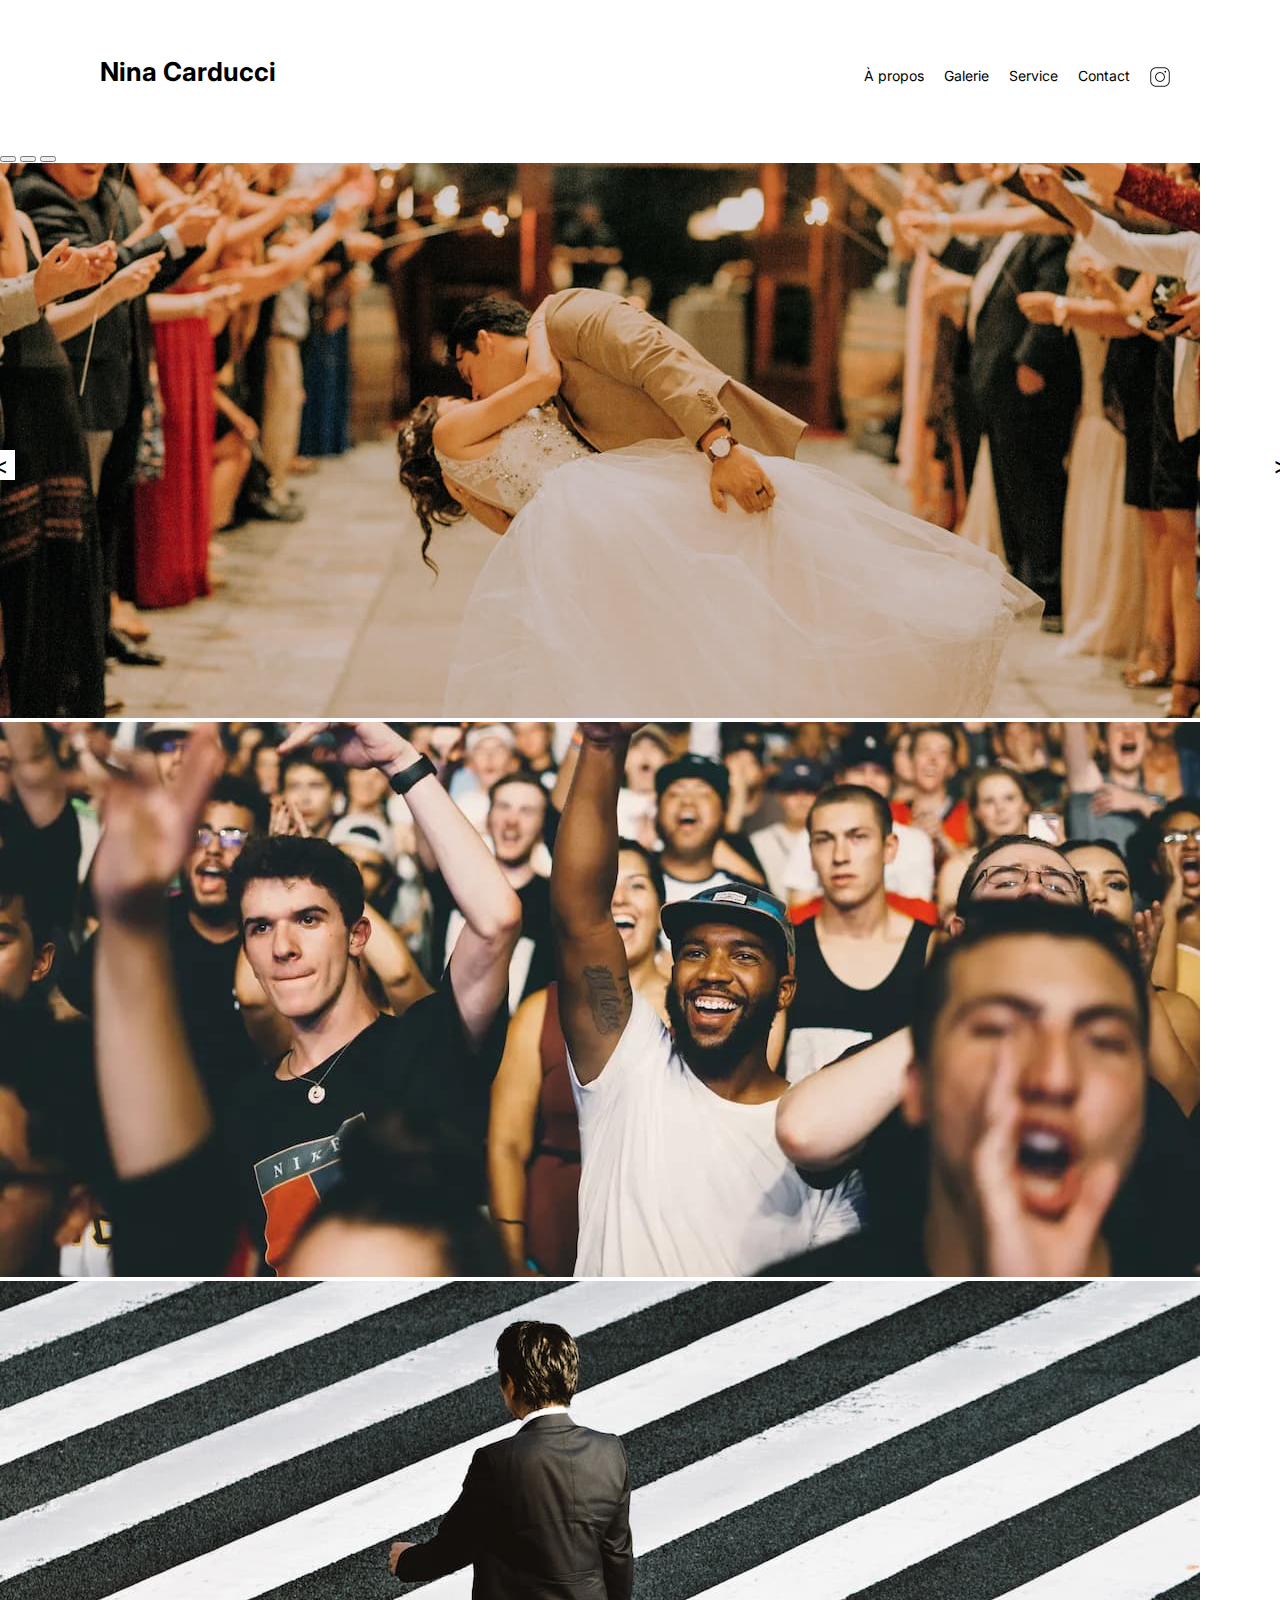
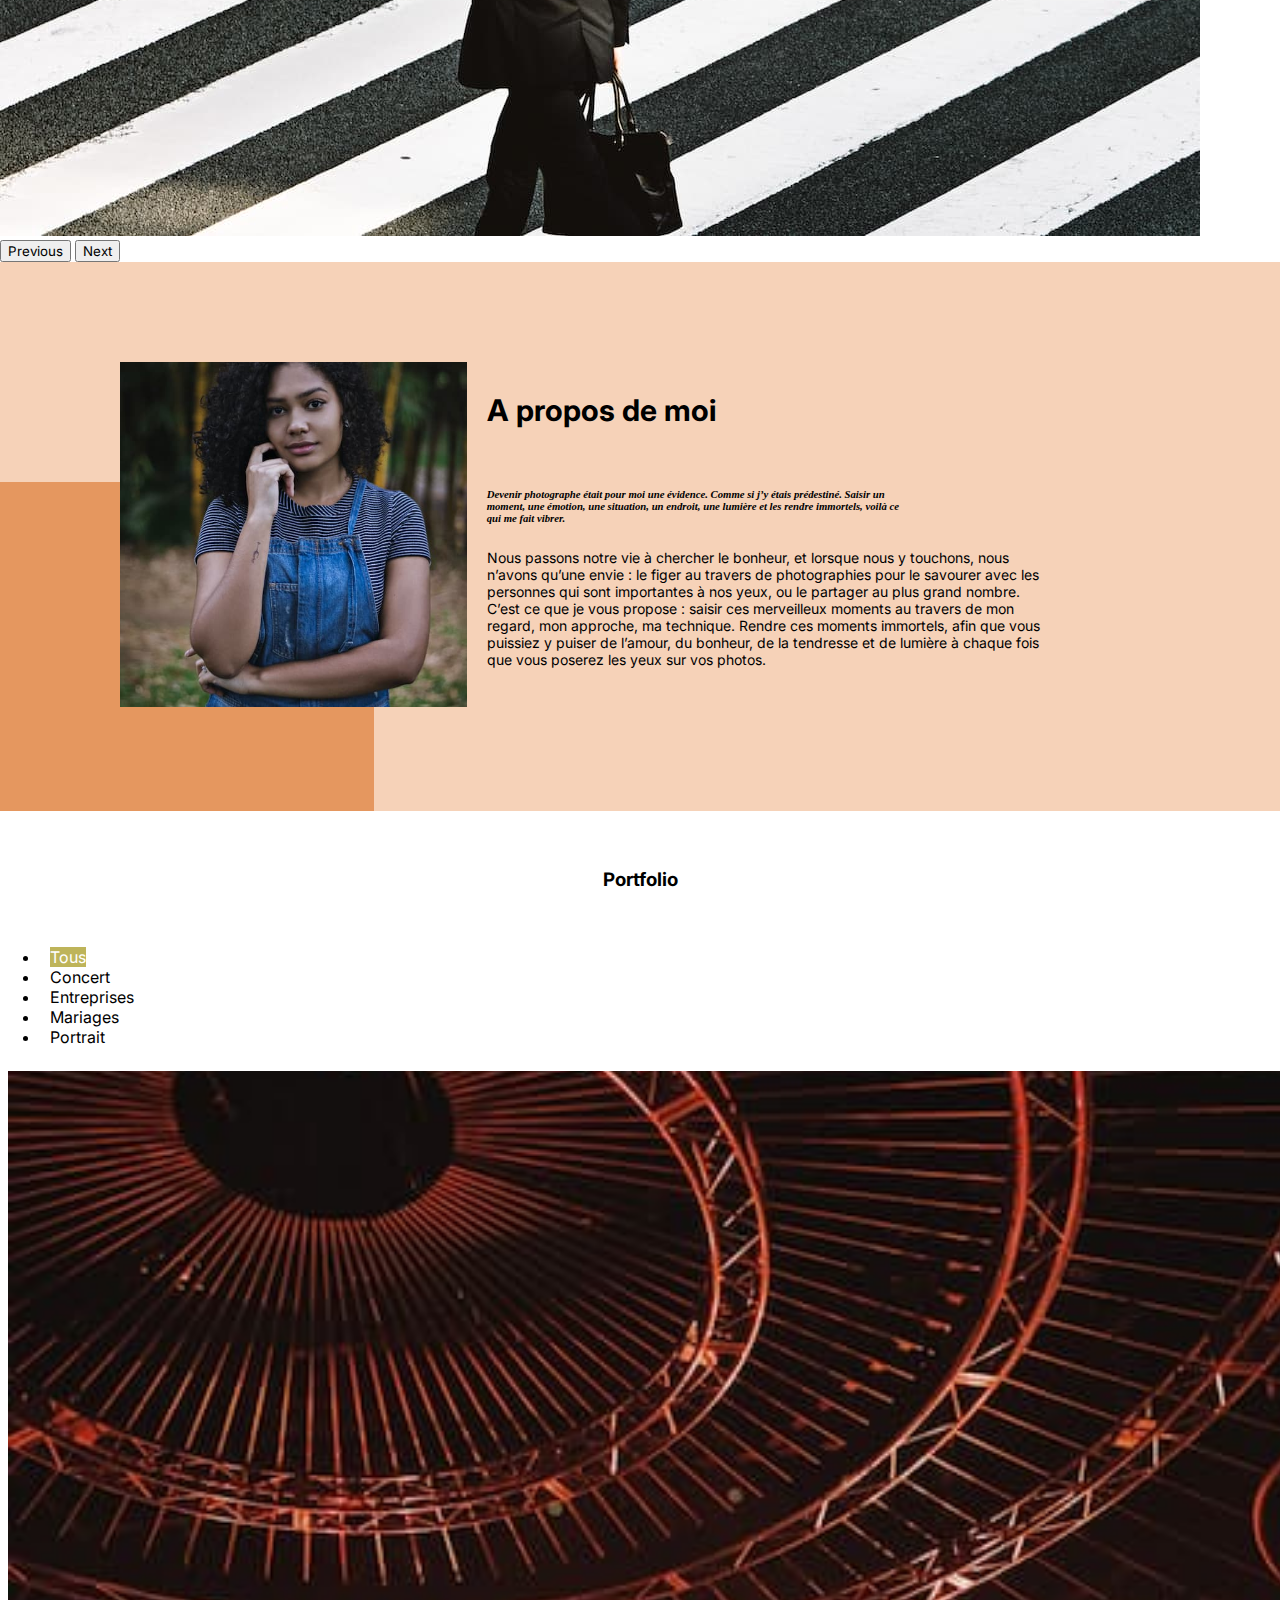
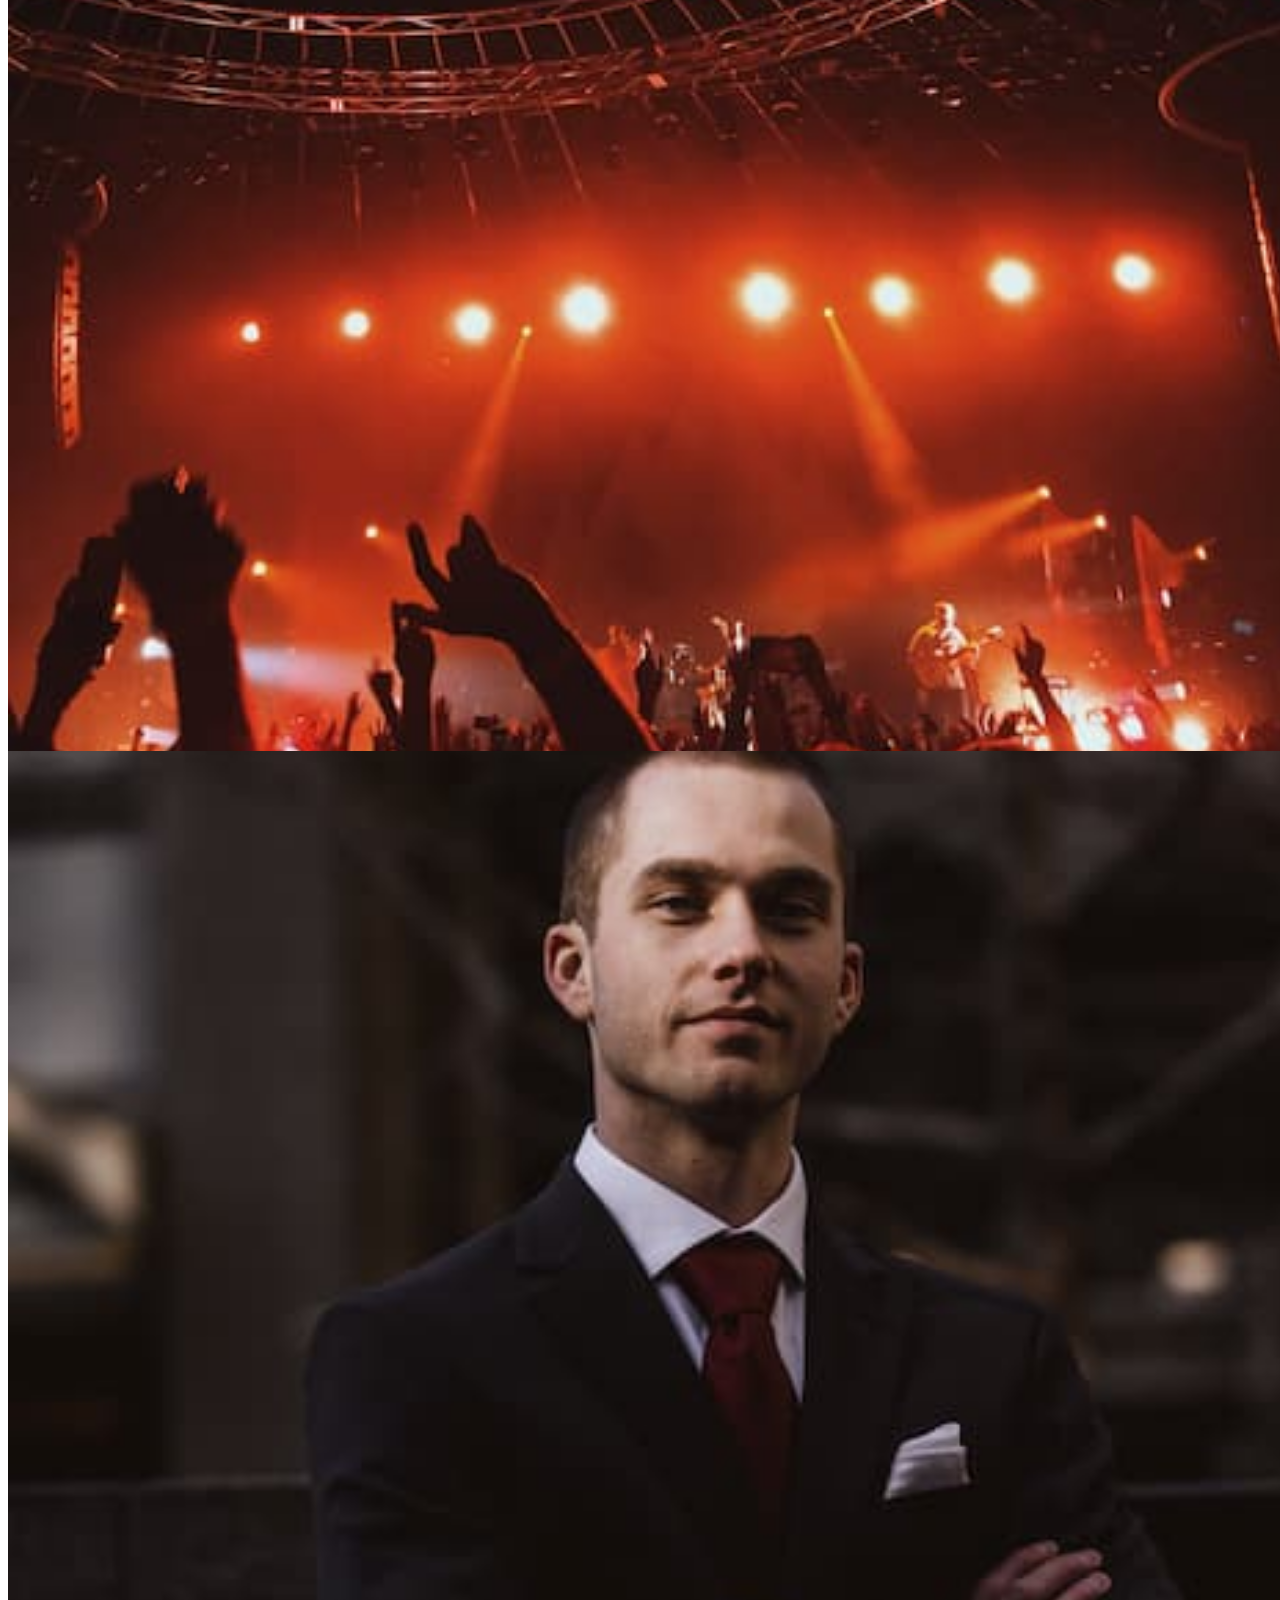
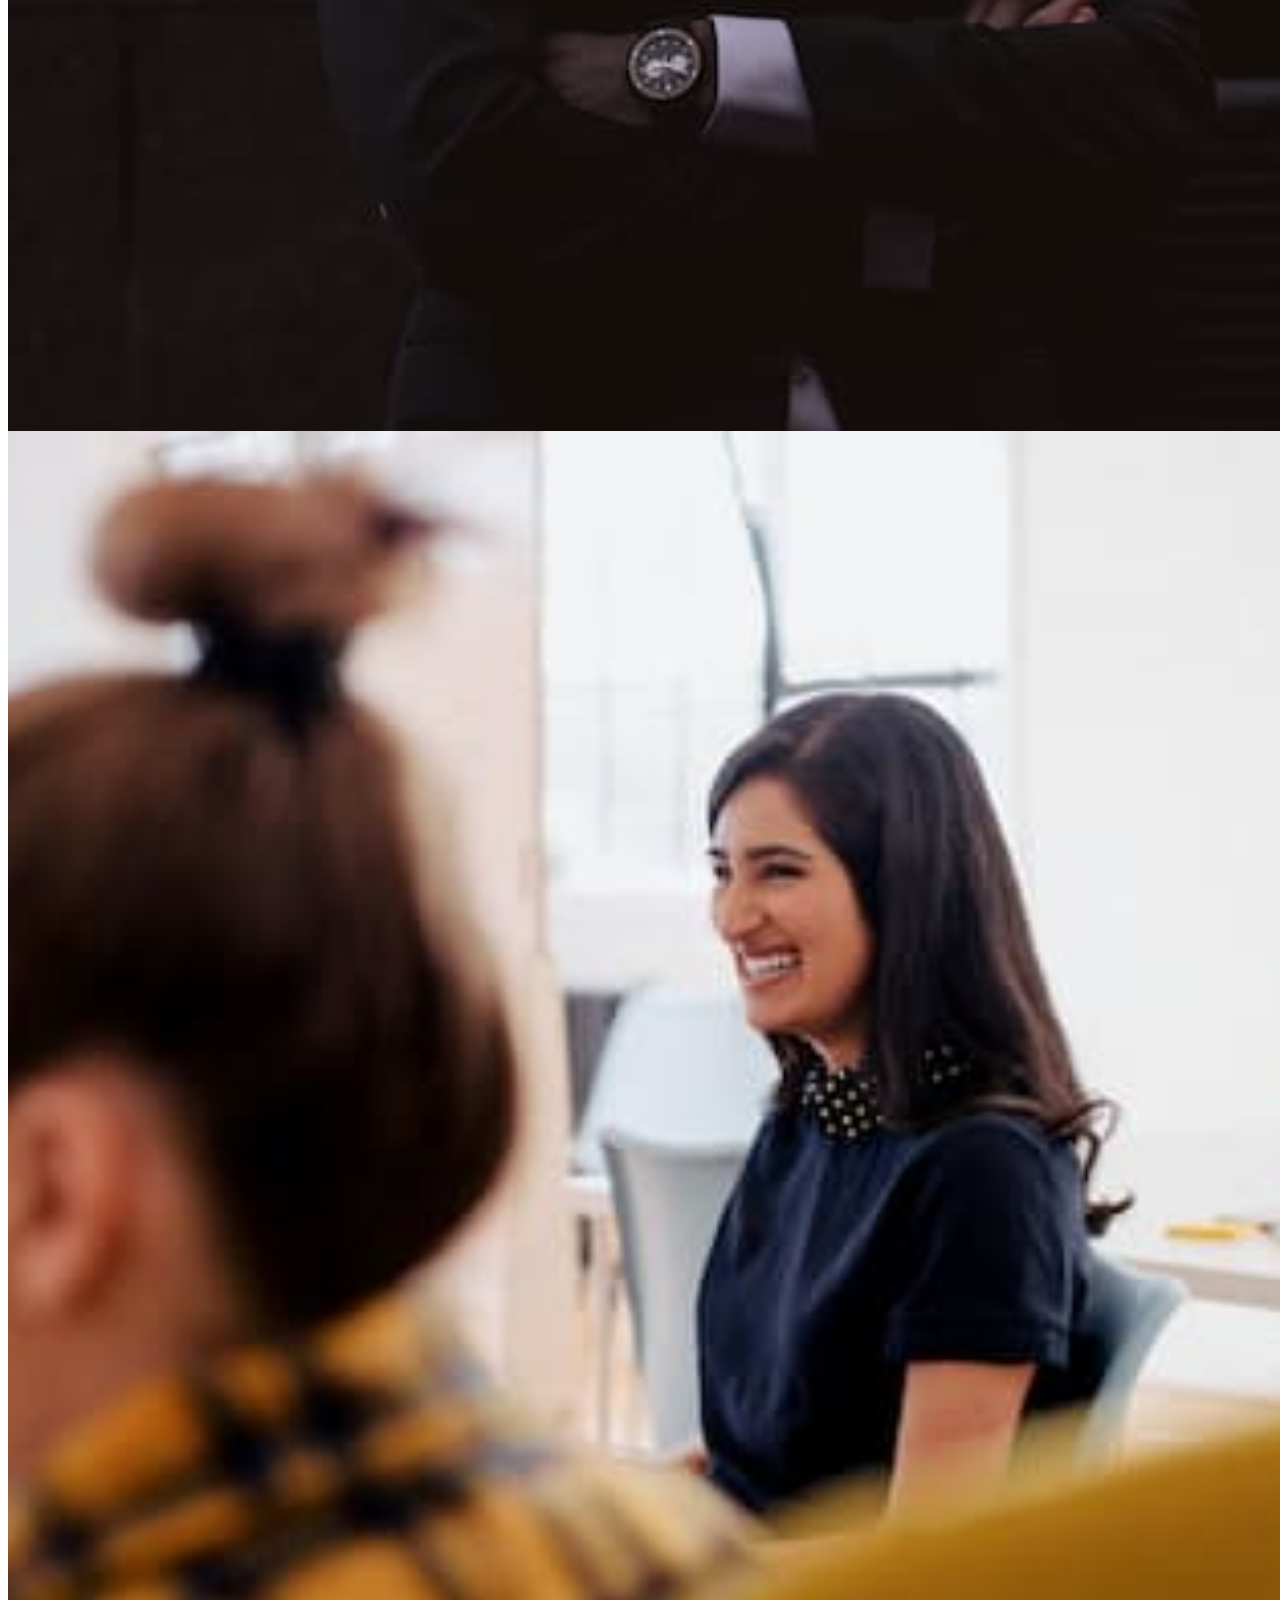
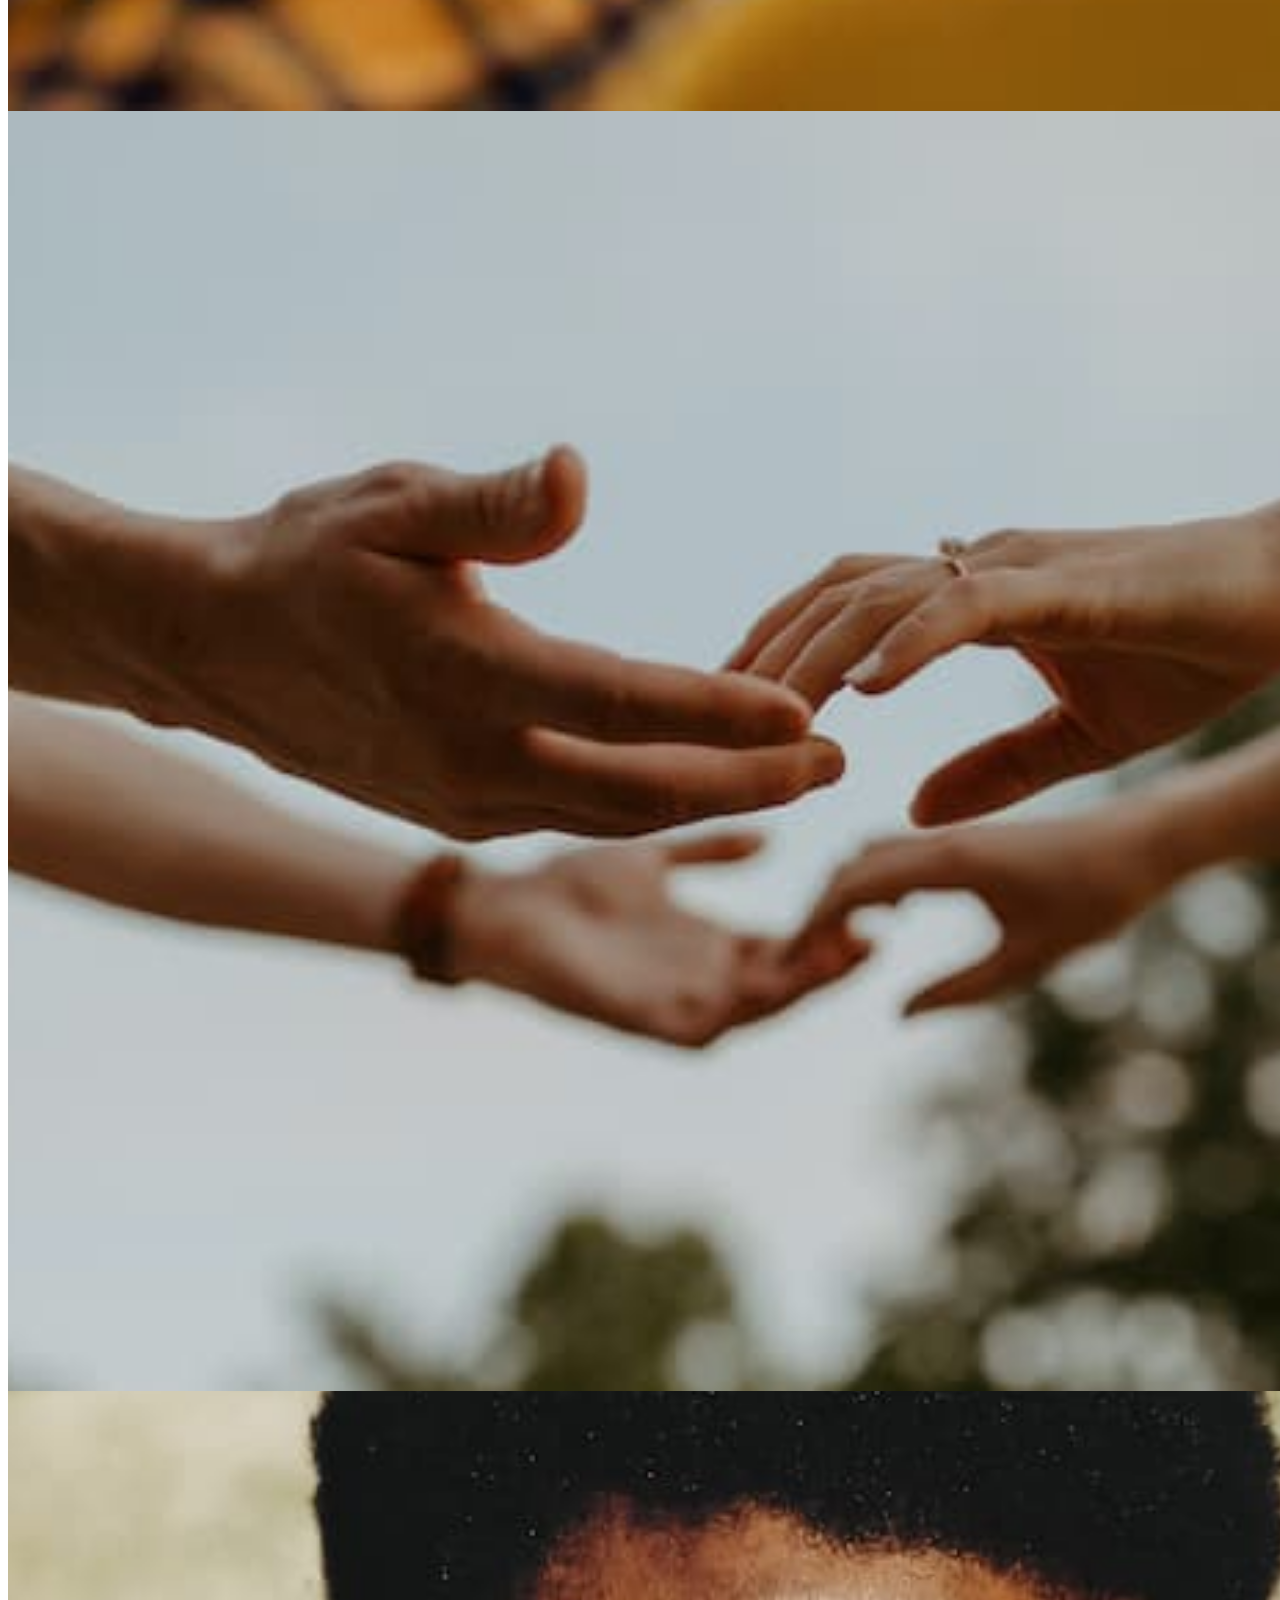
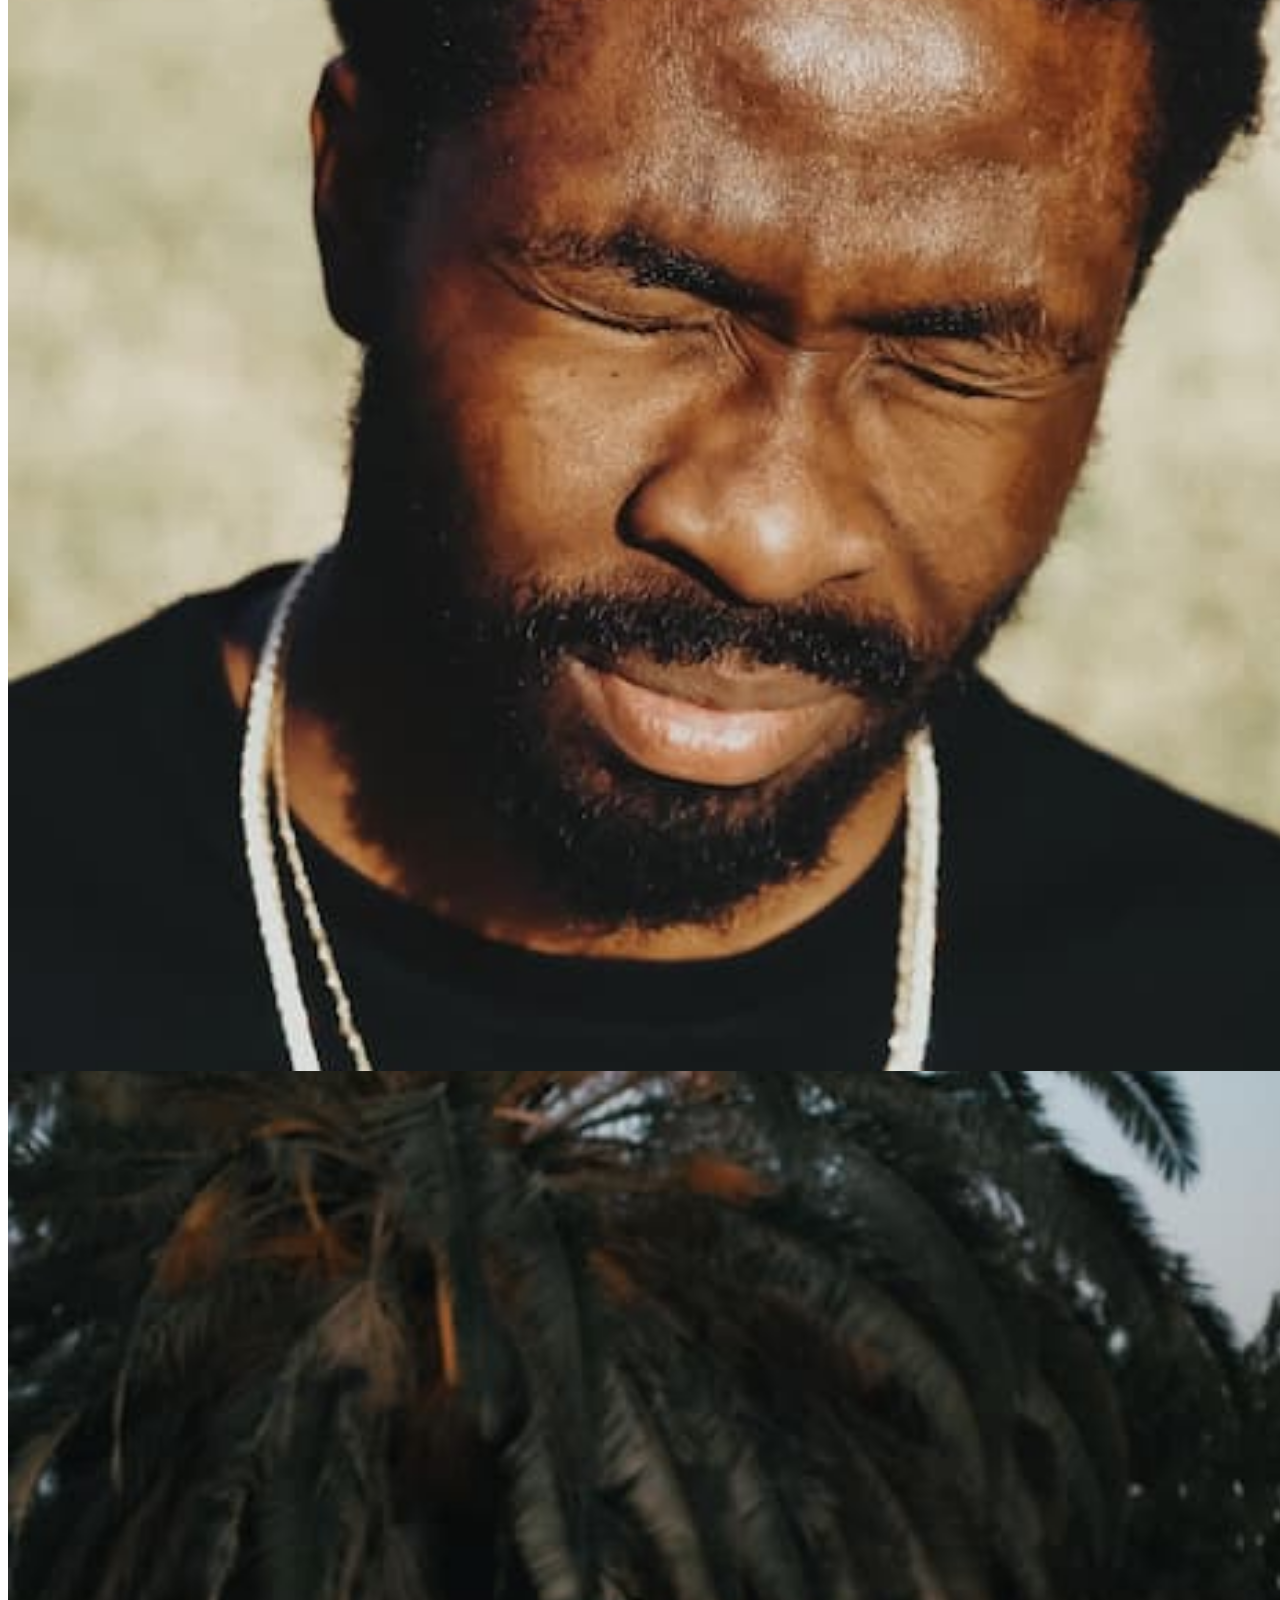
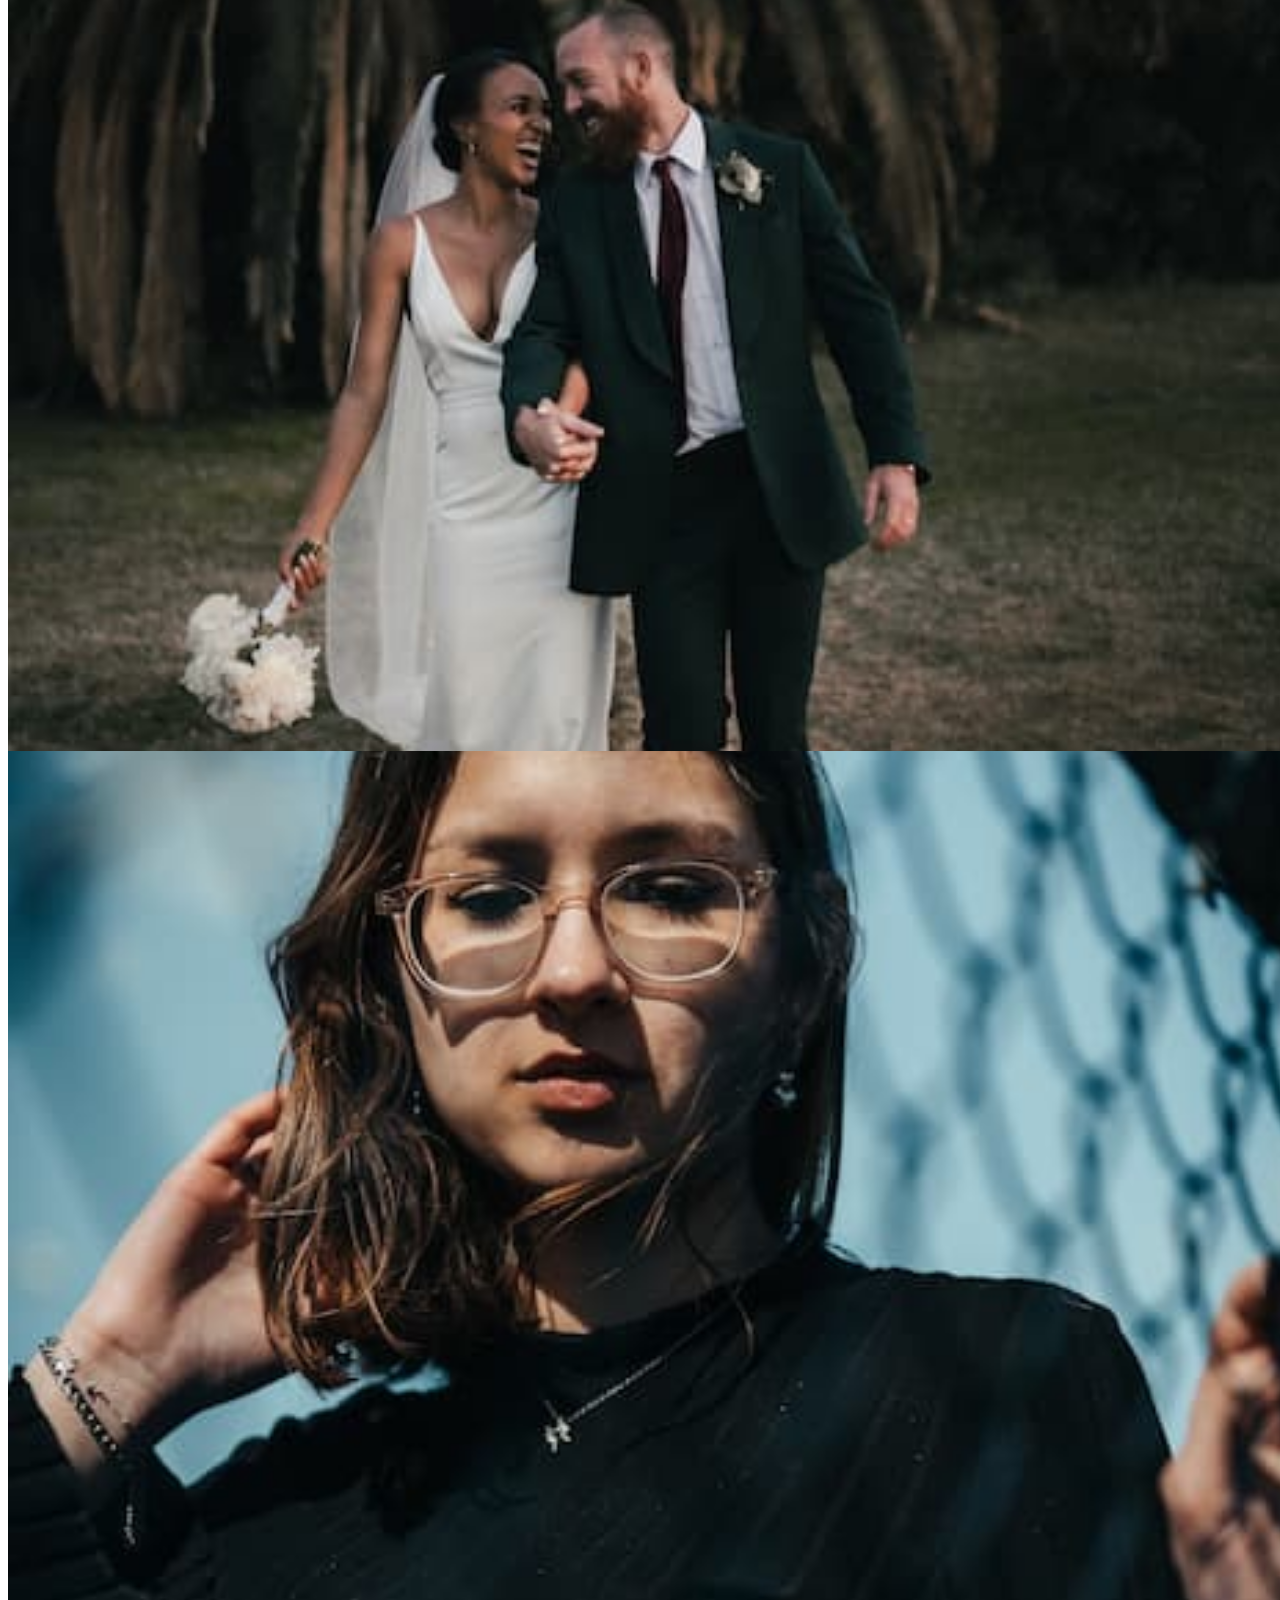
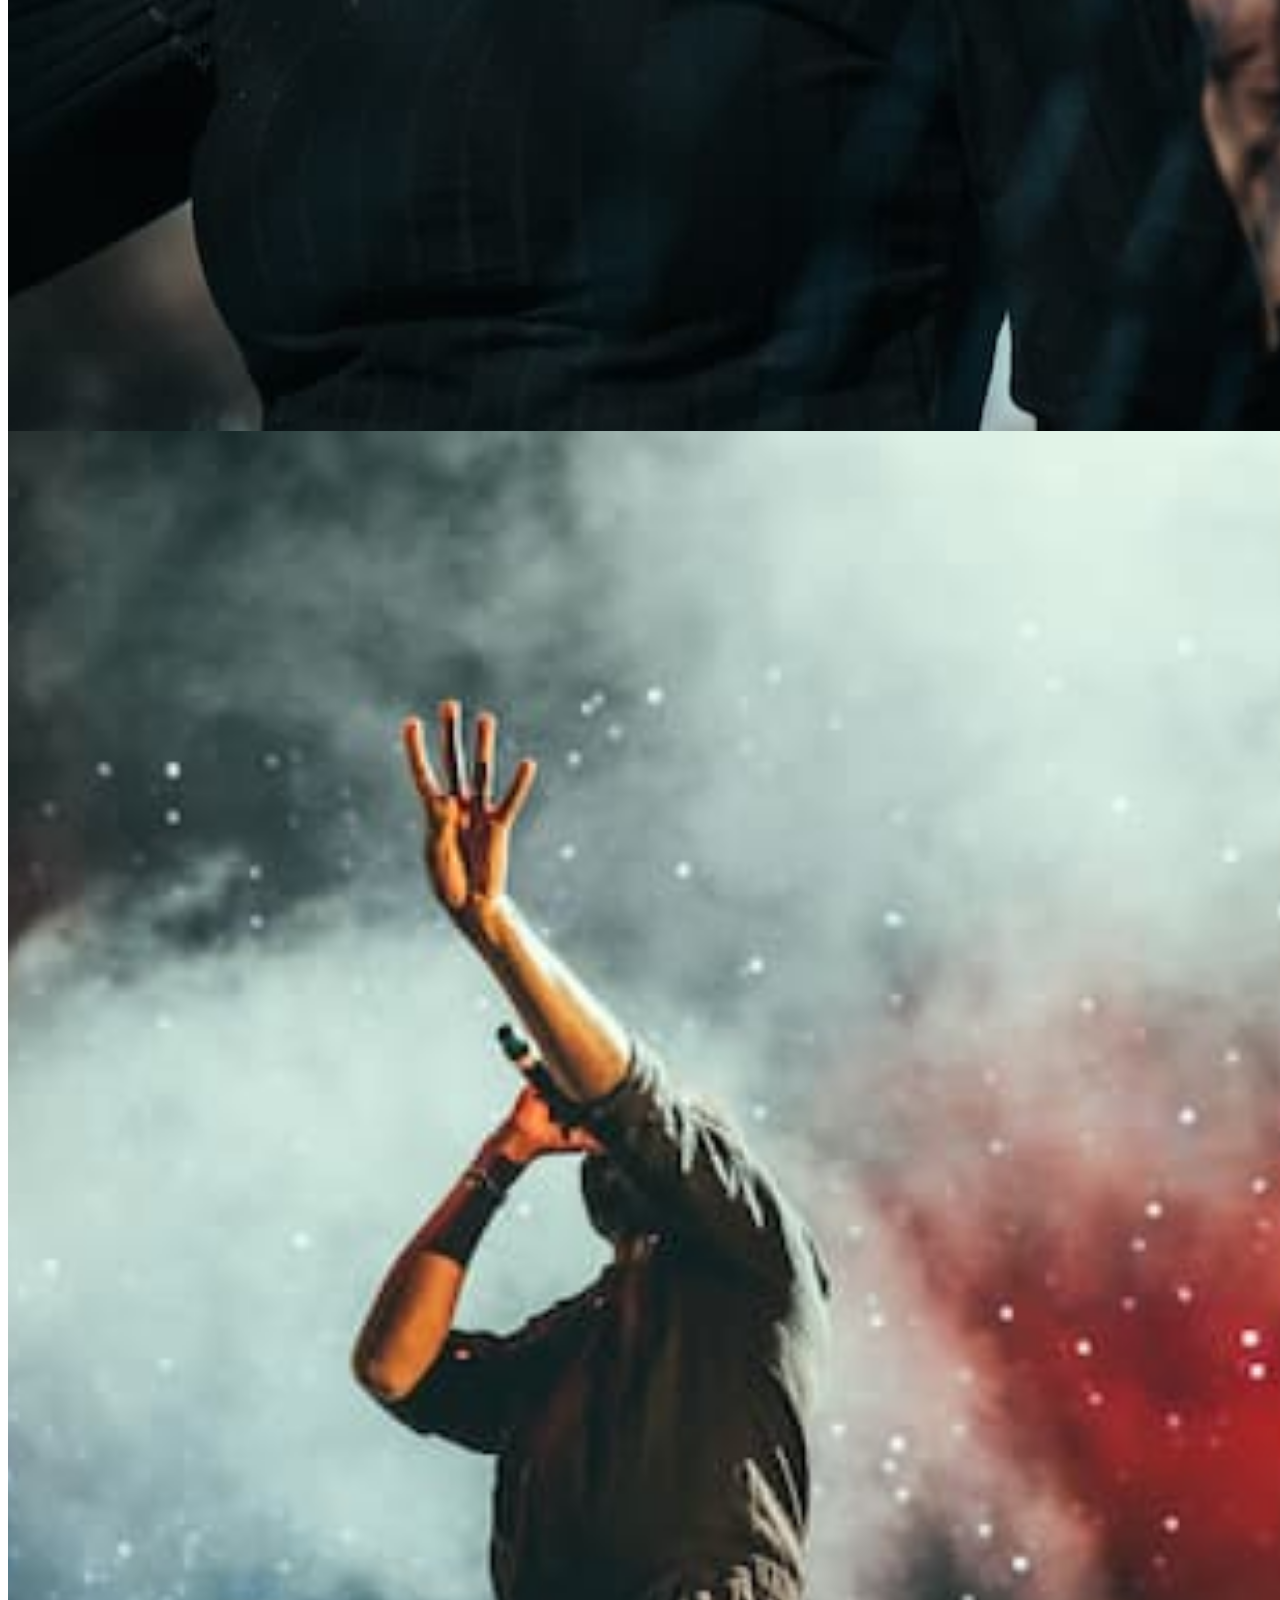
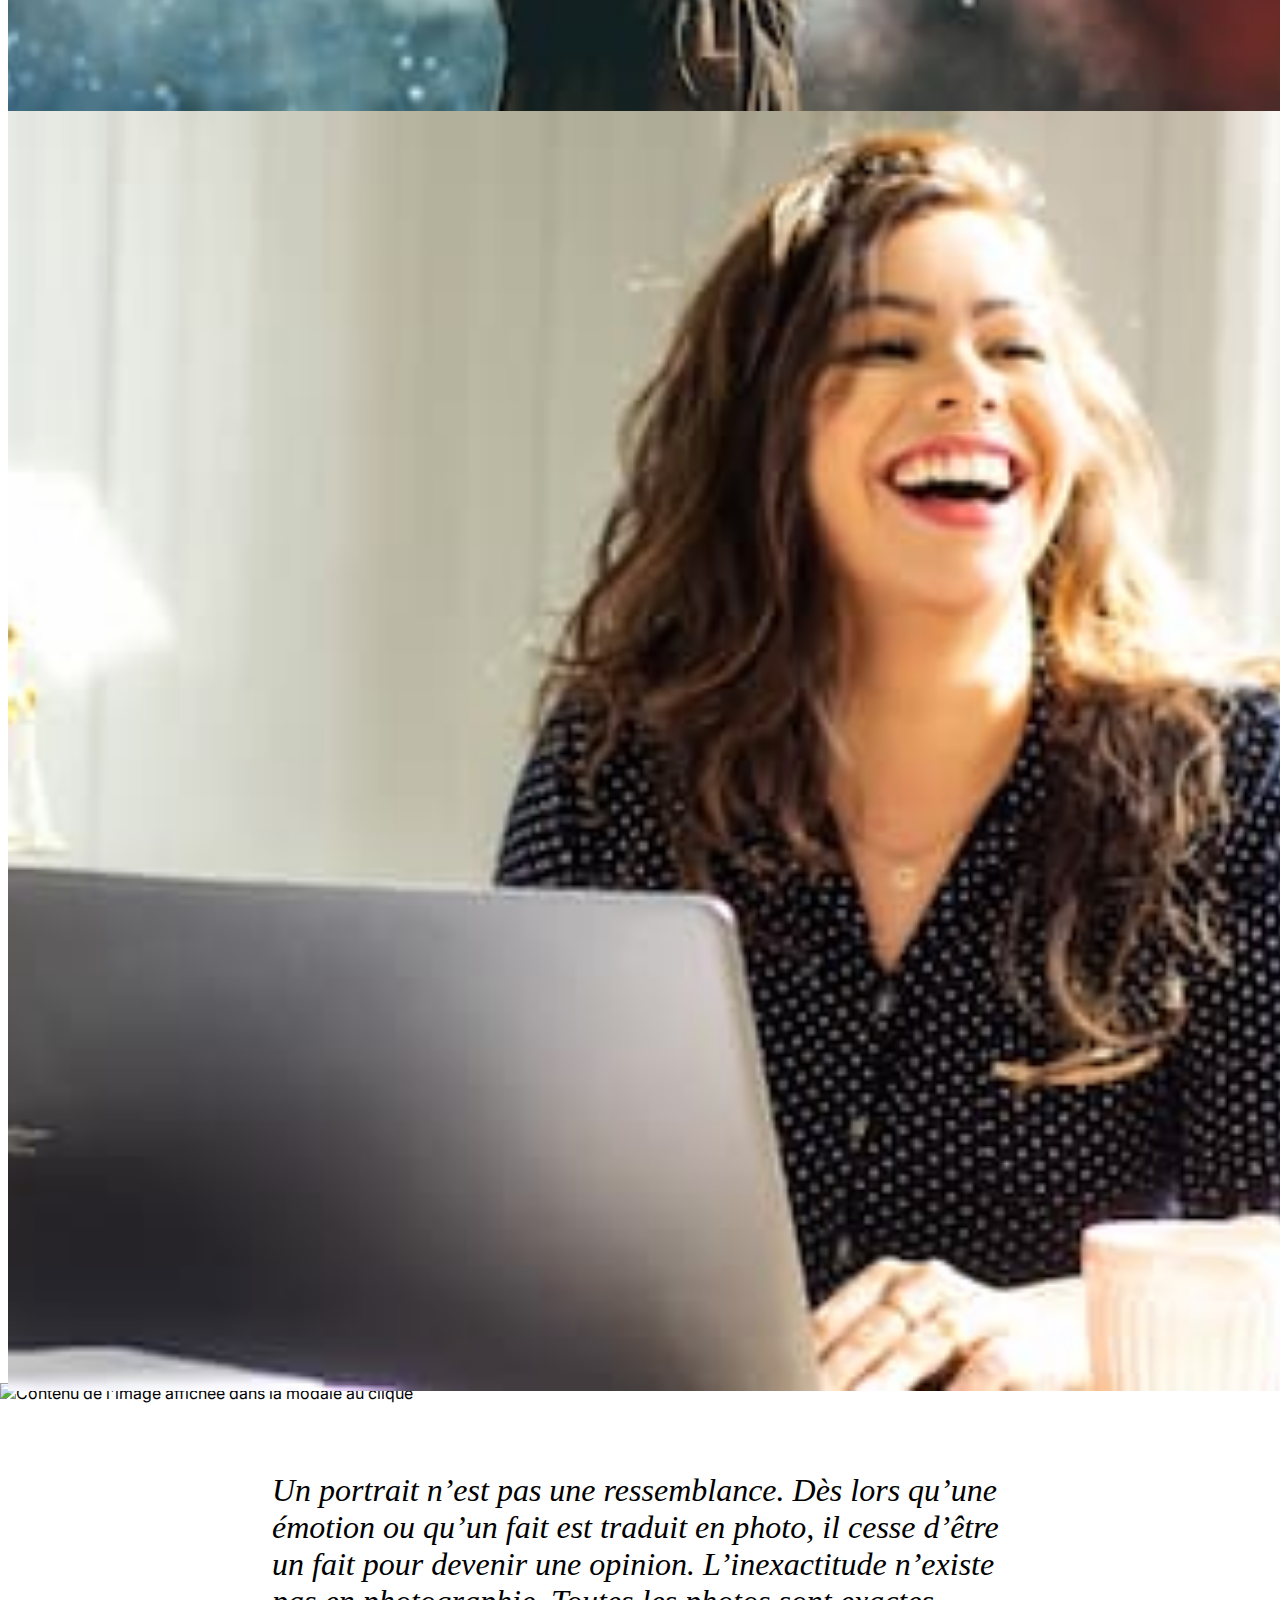
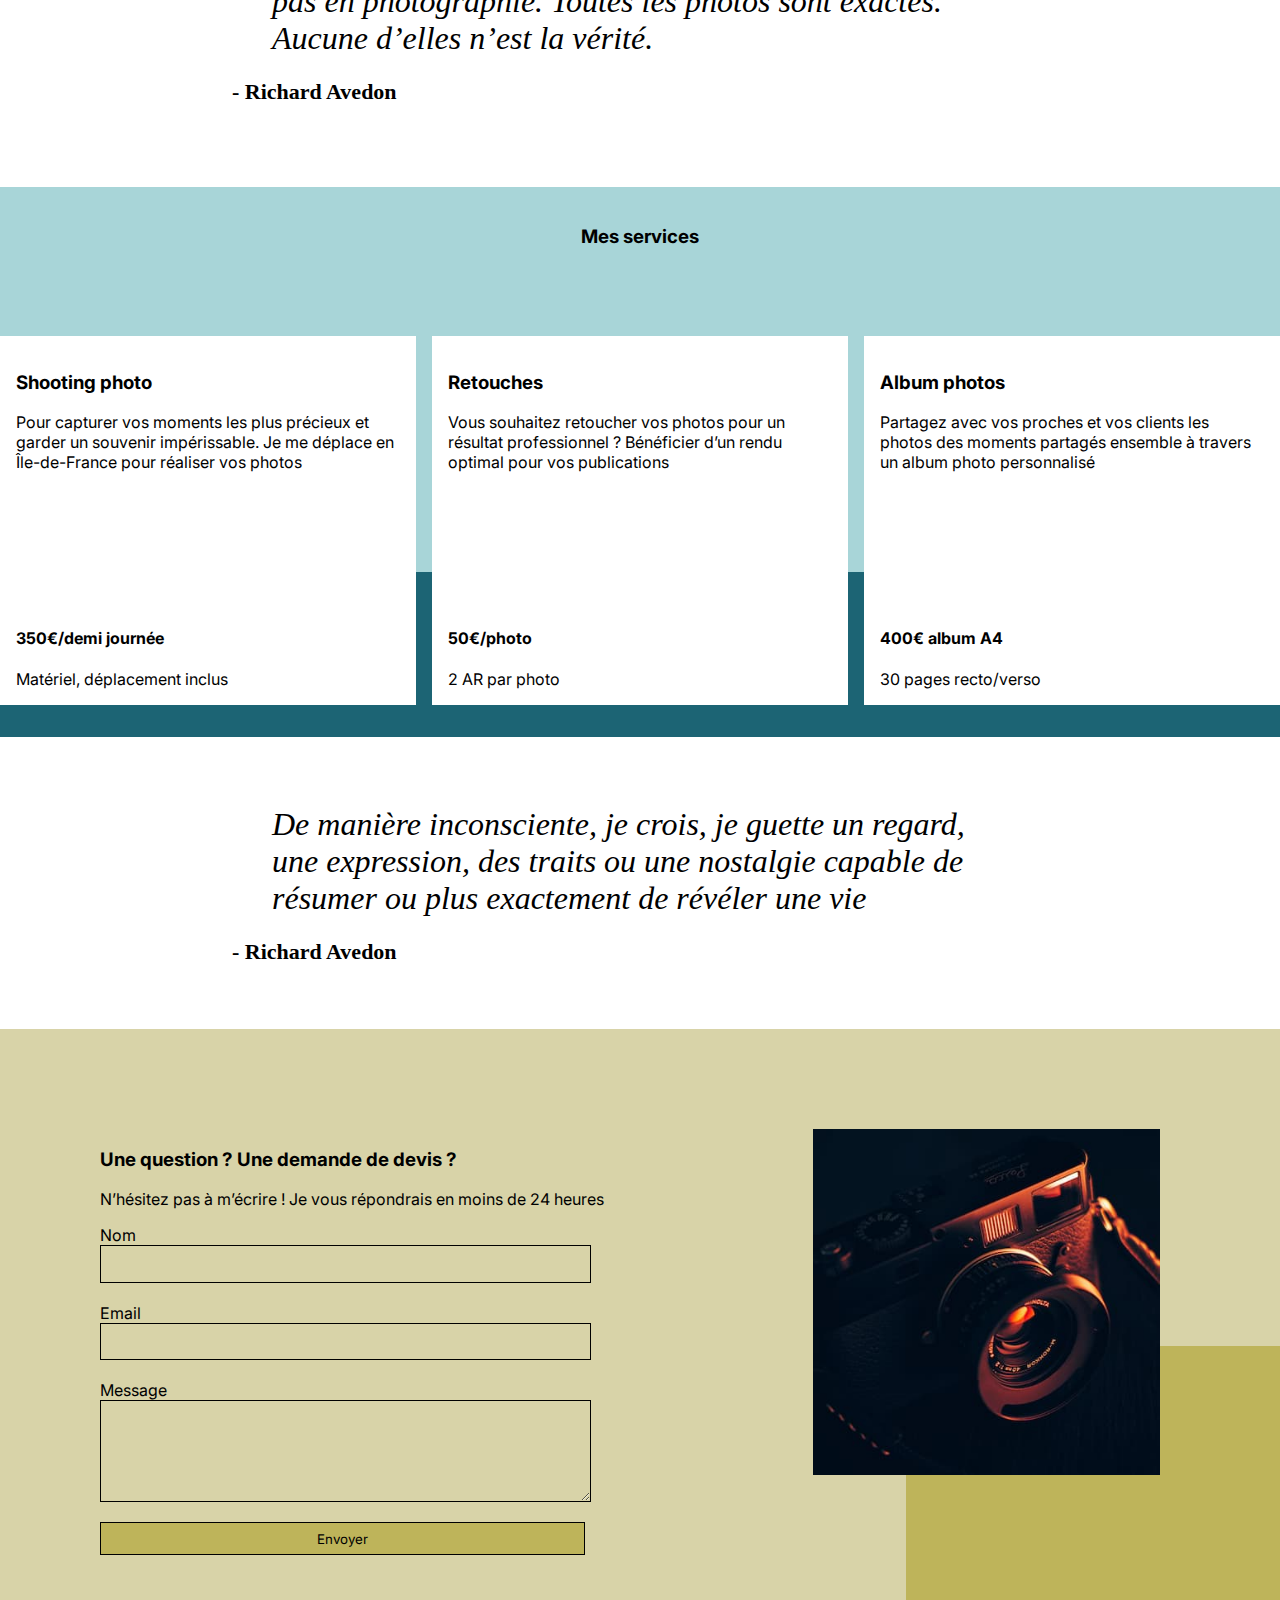
==== commit e194c243: "maj" ====
--- a/index.html
+++ b/index.html
@@ -7,69 +7,78 @@
 	<link rel="shortcut icon" href="./assets/images/cameraIcon.webp" type="image/x-icon">
 
 	<!-- ***************************Google Font***************************  -->
+	<link rel="stylesheet" href="https://cdn.jsdelivr.net/npm/bootstrap@5.2.3/dist/css/bootstrap.min.css"
+		integrity="sha384-rbsA2VBKQhggwzxH7pPCaAqO46MgnOM80zW1RWuH61DGLwZJEdK2Kadq2F9CUG65" crossorigin="anonymous">
+	<link rel="stylesheet" href="./assets/style.min.css" media="all">
 	<link rel="preconnect" href="https://fonts.googleapis.com">
 	<link rel="preconnect" href="https://fonts.gstatic.com" crossorigin>
 	<link href="https://fonts.googleapis.com/css2?family=Inter:wght@500&display=swap" rel="stylesheet">
 	<link href="https://fonts.googleapis.com/css2?family=Inter:wght@800&display=swap" rel="stylesheet">
 
 	<!-- ***************************CDN Framework + css***************************  -->
-	<script src="https://code.jquery.com/jquery-3.4.1.min.js"
-		integrity="sha256-CSXorXvZcTkaix6Yvo6HppcZGetbYMGWSFlBw8HfCJo=" crossorigin="anonymous" defer></script>
-	<!-- <script src="./assets/bootstrap/bootstrap.bundle.min.js" defer></script> -->
+	<script src="https://code.jquery.com/jquery-3.6.3.min.js"></script>
+	<!-- <script src="https://code.jquery.com/jquery-3.4.1.min.js"
+	integrity="sha256-CSXorXvZcTkaix6Yvo6HppcZGetbYMGWSFlBw8HfCJo=" crossorigin="anonymous" defer></script> -->
 	<script src="./assets/scripts.min.js" defer></script>
 	<script src="./assets/maugallery.js" defer></script>
-	<link rel="stylesheet" href="https://cdn.jsdelivr.net/npm/bootstrap@5.2.3/dist/css/bootstrap.min.css"
-		integrity="sha384-rbsA2VBKQhggwzxH7pPCaAqO46MgnOM80zW1RWuH61DGLwZJEdK2Kadq2F9CUG65" crossorigin="anonymous">
-	<script src="https://cdn.jsdelivr.net/npm/bootstrap@5.2.3/dist/js/bootstrap.bundle.min.js"
-		integrity="sha384-kenU1KFdBIe4zVF0s0G1M5b4hcpxyD9F7jL+jjXkk+Q2h455rYXK/7HAuoJl+0I4" crossorigin="anonymous"
-		defer>
+
+	<script async src="https://cdn.jsdelivr.net/npm/bootstrap@5.2.3/dist/js/bootstrap.bundle.min.js"
+		integrity="sha384-kenU1KFdBIe4zVF0s0G1M5b4hcpxyD9F7jL+jjXkk+Q2h455rYXK/7HAuoJl+0I4" crossorigin="anonymous">
 	</script>
-	<link rel="stylesheet" href="./assets/style.min.css" media="all">
+
 
 	<!-- *********************************************************************************************************************************************************************** -->
 	<!-- ***************************SEO***************************  -->
+
 	<link rel="canonical" href="https://github.com/youcefKNL/OC_Projet5_NinaCarducci/" />
-	<title>Nina Carduuci - Photographe professionnel à Bordeaux : Shooting, retouche et album photo personnalisé pour
+	<title>Nina Carducci - Photographe professionnel à Bordeaux : Shooting, retouche et album photo personnalisé pour
 		immortaliser vos moments de bonheur</title>
 	<meta name="description"
 		content="Nina Carducci, photographe professionnelle à Bordeaux, capture vos plus beaux moments grâce à ses services de shooting photo, de retouche et d'album photo personnalisé. Contactez-la pour des souvenirs immortels !">
+	<!-- verifier si ses 2 balise sont encore pertinente en 2023 -->
+	<meta name="Geography" content="bordeaux">
+	<meta name="Category" content="photography">
+
 	<!-- Twitter Card data -->
 	<meta name="twitter:card" content="summary_large_image">
 	<meta name="twitter:site" content="@nina_carducci">
-	<meta name="twitter:title" content="Nina Carduuci - Photographe professionnel à Bordeaux : Shooting, retouche et album photo personnalisé pour
+	<meta name="twitter:title" content="Nina Carducci - Photographe professionnel à Bordeaux : Shooting, retouche et album photo personnalisé pour
 	immortaliser vos moments de bonheur">
 	<meta name="twitter:description"
 		content="Nina Carducci, photographe professionnelle à Bordeaux, capture vos plus beaux moments grâce à ses services de shooting photo, de retouche et d'album photo personnalisé. Contactez-la pour des souvenirs immortels !">
 	<meta name="twitter:creator" content="@author_handle">
 	<meta name="twitter:image:src"
-		content="https://github.com/youcefKNL/OC_Projet5_NinaCarducci/assets/images/nina-twitter.webp">
+		content="https://github.com/youcefKNL/OC_Projet5_NinaCarducci/assets/images/nina-small.jpg">
+
 	<!-- Open Graph data pour FaceBook - Instagram-->
-	<meta property="og:title" content="Nina Carduuci - Photographe professionnel à Bordeaux : Shooting, retouche et album photo personnalisé pour
+	<meta property="og:title" content="Nina Carducci - Photographe professionnel à Bordeaux : Shooting, retouche et album photo personnalisé pour
 	immortaliser vos moments de bonheur">
 	<meta property="og:type" content="website">
 	<meta property="og:locale" content="fr_FR">
 	<meta property="author" content="OpenClassRooms">
 	<meta property="og:url" content="https://github.com/youcefKNL/OC_Projet5_NinaCarducci/">
-	<meta property="og:image" content="https://github.com/youcefKNL/OC_Projet5_NinaCarducci/assets/images/nina.webp">
+	<meta property="og:image"
+		content="https://github.com/youcefKNL/OC_Projet5_NinaCarducci/assets/images/nina-medium.jpg">
 	<meta property="og:description"
 		content="Nina Carducci, photographe professionnelle à Bordeaux, capture vos plus beaux moments grâce à ses services de shooting photo, de retouche et d'album photo personnalisé. Contactez-la pour des souvenirs immortels !">
-	<meta property="og:site_name" content="Nina Carduuci - Photographe professionnel à Bordeaux : Shooting, retouche et album photo personnalisé pour
+	<meta property="og:site_name" content="Nina Carducci - Photographe professionnel à Bordeaux : Shooting, retouche et album photo personnalisé pour
 	immortaliser vos moments de bonheur">
 	<meta name="description"
 		content="Nina Carducci, photographe professionnelle à Bordeaux, capture vos plus beaux moments grâce à ses services de shooting photo, de retouche et d'album photo personnalisé. Contactez-la pour des souvenirs immortels !">
-	<meta name="instagram:title" content="Nina Carduuci - Photographe professionnel à Bordeaux : Shooting, retouche et album photo personnalisé pour
+	<meta name="instagram:title" content="Nina Carducci - Photographe professionnel à Bordeaux : Shooting, retouche et album photo personnalisé pour
 	immortaliser vos moments de bonheur">
 	<meta name="instagram:site" content="@ninacarducci.photo">
-	<meta name="instagram:caption" content="Nina Carduuci - Photographe professionnel à Bordeaux : Shooting, retouche et album photo personnalisé pour
+	<meta name="instagram:caption" content="Nina Carducci - Photographe professionnel à Bordeaux : Shooting, retouche et album photo personnalisé pour
 		immortaliser vos moments de bonheur. Visitez mon site : https://github.com/youcefKNL/OC_Projet5_NinaCarducci/ ">
+
 	<!-- Rich Snippets -->
 	<script type="application/ld+json" defer>
 		{
 			"@context": "https://schema.org",
 			"@type": "LocalBusiness",
 			"name": "Nina Carducci Photographe",
-			"image": "https://github.com/youcefKNL/OC_Projet5_NinaCarducci/assets/images/nina.webp",
-			"@id": "https://github.com/youcefKNL/OC_Projet5_NinaCarducci/assets/images/nina.webp",
+			"image": "https://github.com/youcefKNL/OC_Projet5_NinaCarducci/assets/images/nina-medium.jpg",
+			"@id": "https://github.com/youcefKNL/OC_Projet5_NinaCarducci/assets/images/nina-medium.jpg",
 			"url": "https://youcefknl.github.io/OC_Projet5_NinaCarducci/",
 			"telephone": "05 56 67 78 89",
 			"priceRange": "50€ 400€",
@@ -127,7 +136,7 @@
 				<li><a href="#services">Service</a></li>
 				<li><a href="#contact">Contact</a></li>
 				<li><a class="social-link" href="https://www.instagram.com/ninacarducci.photo/?hl=fr"
-						target="_blank"><img src="assets/images/instagram.webp" alt=""></a></li>
+						target="_blank"><img src="assets/images/instagram.png" alt="image du logo instagram"></a></li>
 			</ul>
 		</div>
 	</div>
@@ -144,16 +153,44 @@
 			</div>
 			<div class="carousel-inner">
 				<div class="carousel-item active">
-					<img src="./assets/images/slider/ryoji-iwata-wUZjnOv7t0g-unsplash.webp" class="d-block w-100"
-						alt="...">
+					<img srcset="./assets/images/slider/250px/edward-cisneros-3_h6-1NPDGw-unsplash-250px.jpg 250w,
+					./assets/images/slider/400px/edward-cisneros-3_h6-1NPDGw-unsplash-400px.jpg 400w,
+					./assets/images/slider/700px/edward-cisneros-3_h6-1NPDGw-unsplash-700px.jpg 700w,
+					./assets/images/slider/900px/edward-cisneros-3_h6-1NPDGw-unsplash-900px.jpg 900w,
+					./assets/images/slider/1200px/edward-cisneros-3_h6-1NPDGw-unsplash-1200px.jpg 1200w" sizes="(max-width: 320px) 250px,
+				 				  	(max-width: 425px) 400px,
+				   					(max-width: 768px) 700px,
+				  					 (max-width: 1024px) 900px,
+									   (max-width: 1800px) 1200px"
+						src="./assets/images/slider/900px/edward-cisneros-3_h6-1NPDGw-unsplash-900px.jpg"
+						class="d-block w-100" alt="Photo de mariage d'un couple qui danse durant leur mariage"
+						max-width="1200px">
 				</div>
 				<div class="carousel-item">
-					<img src="./assets/images/slider/nicholas-green-nPz8akkUmDI-unsplash.webp" class="d-block w-100"
-						alt="...">
+					<img srcset="./assets/images/slider/250px/nicholas-green-nPz8akkUmDI-unsplash-250px.jpg 250w,
+						./assets/images/slider/400px/nicholas-green-nPz8akkUmDI-unsplash-400px.jpg 400w,
+						./assets/images/slider/700px/nicholas-green-nPz8akkUmDI-unsplash-700px.jpg 700w,
+						./assets/images/slider/900px/nicholas-green-nPz8akkUmDI-unsplash-900px.jpg 900w,
+						./assets/images/slider/1200px/nicholas-green-nPz8akkUmDI-unsplash-1200px.jpg 1200w" sizes="(max-width: 320px) 250px,
+										   (max-width: 425px) 400px,
+										   (max-width: 768px) 700px,
+										   (max-width: 1024px) 900px,
+										   (max-width: 1800px) 1200px"
+						src="./assets/images/slider/900px/nicholas-green-nPz8akkUmDI-unsplash-900px.jpg"
+						class="d-block w-100" alt="Photo d'un public en concert evenment" max-width="1200px">
 				</div>
 				<div class="carousel-item">
-					<img src="./assets/images/slider/edward-cisneros-3_h6-1NPDGw-unsplash.webp" class="d-block w-100"
-						alt="...">
+					<img srcset="./assets/images/slider/250px/ryoji-iwata-wUZjnOv7t0g-unsplash-250px.jpg 250w,
+					./assets/images/slider/400px/ryoji-iwata-wUZjnOv7t0g-unsplash-400px.jpg 400w,
+					./assets/images/slider/700px/ryoji-iwata-wUZjnOv7t0g-unsplash-700px.jpg 700w,
+					./assets/images/slider/900px/ryoji-iwata-wUZjnOv7t0g-unsplash-900px.jpg 900w,
+					./assets/images/slider/1200px/ryoji-iwata-wUZjnOv7t0g-unsplash-1200px.jpg 1200w" sizes="(max-width: 320px) 250px,
+				 				  	(max-width: 425px) 400px,
+				   					(max-width: 768px) 700px,
+				  					(max-width: 1024px) 900px,
+									(max-width: 1800px) 1200px" src="./assets/images/slider/900px/ryoji-iwata-wUZjnOv7t0g-unsplash-900px.jpg"
+						class="d-block w-100"
+						alt="Photo d'un homme en costume traversant la route sur un passage piéton" max-width="1200px">
 				</div>
 			</div>
 			<button class="carousel-control-prev" type="button" data-bs-target="#carouselExampleIndicators"
@@ -170,7 +207,11 @@
 	</div>
 	<div id="about">
 		<div class="picture left">
-			<img src="./assets/images/nina.webp">
+			<img srcset="./assets/images/nina-small.jpg 480w,
+							./assets/images/nina-medium.jpg 800w" sizes="(max-width: 600px) 480px,800px"
+				src="./assets/images/nina-medium.jpg"
+				alt="Photo de la photographe Ninna Carducci souriante devant une forêt de bambou">
+
 		</div>
 		<div id="about-me">
 			<h3 class="about-me__title">A propos de moi</h3>
@@ -190,23 +231,32 @@
 		<div class="container py-3">
 			<div class="gallery" style="display: none">
 				<img data-gallery-tag="Concert" class="gallery-item"
-					src="./assets/images/gallery/concerts/aaron-paul-wnX-fXzB6Cw-unsplash.webp" />
+					src="./assets/images/gallery/concerts/aaron-paul-wnX-fXzB6Cw-unsplash-464px.jpg"
+					alt="Photo d'un public en concert sous un éclairage de scéne rougeâtre" />
 				<img data-gallery-tag="Entreprises" class="gallery-item"
-					src="./assets/images/gallery/entreprise/ali-morshedlou-WMD64tMfc4k-unsplash.webp" />
+					src="./assets/images/gallery/entreprise/ali-morshedlou-WMD64tMfc4k-unsplash-464px.jpg"
+					alt="Photo d'un homme en costume posant avec les bras croisés devant son entreprise" />
 				<img data-gallery-tag="Entreprises" class="gallery-item"
-					src="./assets/images/gallery/entreprise/jason-goodman-tHO1_OuKbg0-unsplash.webp" />
+					src="./assets/images/gallery/entreprise/jason-goodman-tHO1_OuKbg0-unsplash-464px.jpg"
+					alt="Photo de deux collaborateurs en entreprise" />
 				<img data-gallery-tag="Mariages" class="gallery-item"
-					src="./assets/images/gallery/mariage/hannah-busing-RvF2R_qMpRk-unsplash.webp" />
+					src="./assets/images/gallery/mariage/hannah-busing-RvF2R_qMpRk-unsplash-464px.jpg"
+					alt="photo de deux marié se prenant les mains pendant leur mariage" />
 				<img data-gallery-tag="Portrait" class="gallery-item"
-					src="./assets/images/gallery/portraits/ade-tunji-rVkhWWZFAtQ-unsplash.webp" />
+					src="./assets/images/gallery/portraits/ade-tunji-rVkhWWZFAtQ-unsplash-464px.jpg"
+					alt="Portrait d'un homme fermant les yeux" />
 				<img data-gallery-tag="Mariages" class="gallery-item"
-					src="./assets/images/gallery/mariage/jakob-owens-SiniLJkXhMc-unsplash.webp" />
+					src="./assets/images/gallery/mariage/jakob-owens-SiniLJkXhMc-unsplash-464px.jpg"
+					alt="Photo d'un couple joyeux marchant devant des palmiers durant leur mariage" />
 				<img data-gallery-tag="Portrait" class="gallery-item"
-					src="./assets/images/gallery/portraits/nino-van-prattenburg--443cl1uR_8-unsplash.webp" />
+					src="./assets/images/gallery/portraits/nino-van-prattenburg--443cl1uR_8-unsplash-464px.jpg"
+					alt="Portrait d'une jeune femme portant des lunettes de vue en éxterieur" />
 				<img data-gallery-tag="Concert" class="gallery-item"
-					src="./assets/images/gallery/concerts/austin-neill-hgO1wFPXl3I-unsplash.webp" />
+					src="./assets/images/gallery/concerts/austin-neill-hgO1wFPXl3I-unsplash-464px.jpg"
+					alt="Photo d'un chanteur sur scéne levant les bras devant un écran de fumé" />
 				<img data-gallery-tag="Entreprises" class="gallery-item"
-					src="./assets/images/gallery/entreprise/mateus-campos-felipe-Fsgzm8N0hIY-unsplash.webp" />
+					src="./assets/images/gallery/entreprise/mateus-campos-felipe-Fsgzm8N0hIY-unsplash-464px.jpg"
+					alt="Photo d'une collaboratrice souriante derrière son ordinateur dans son entreprise" />
 			</div>
 		</div>
 		<div class="quote">
@@ -285,7 +335,7 @@
 				</form>
 			</div>
 			<div class="picture right">
-				<img src="./assets/images/camera.webp">
+				<img src="./assets/images/camera.jpg" alt="image d'un appareil photo vintage">
 			</div>
 		</div>
 	</div>
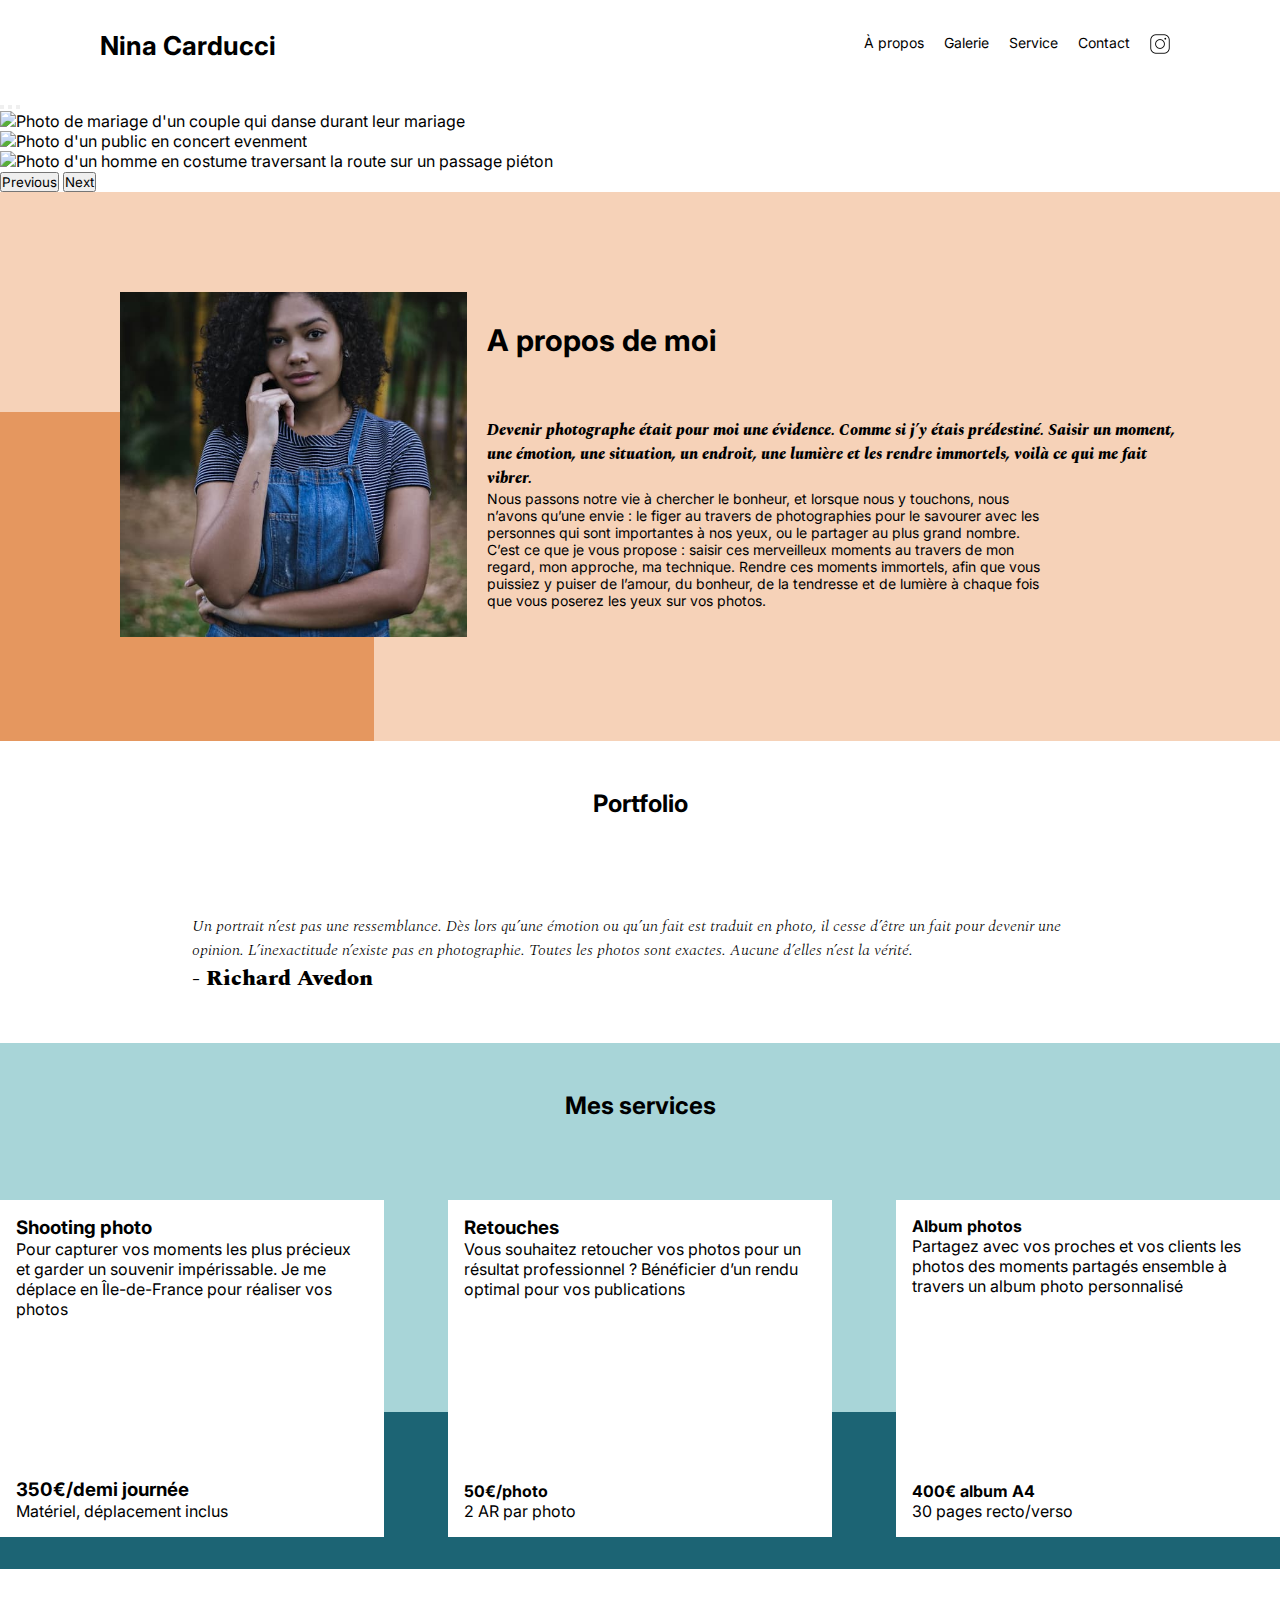
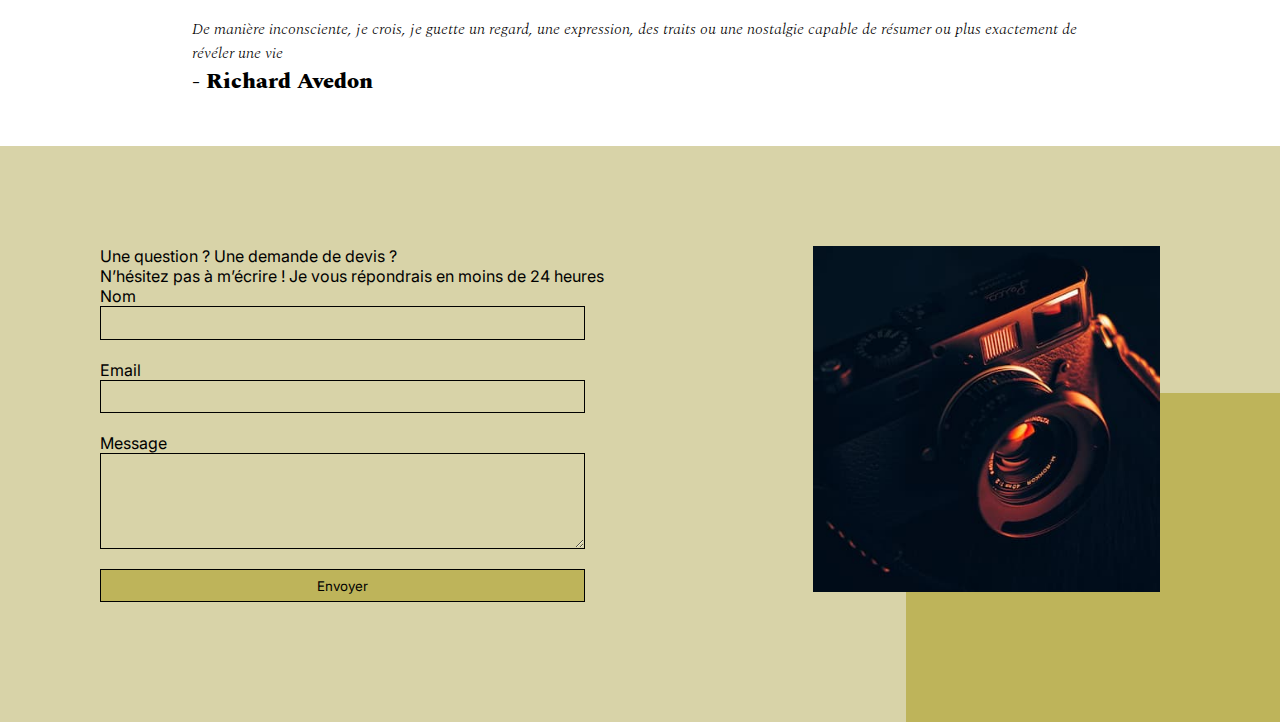
==== commit bb36283c: "perfformance rapport" ====
--- a/index.html
+++ b/index.html
@@ -12,15 +12,18 @@
 	<link rel="stylesheet" href="./assets/style.min.css" media="all">
 	<link rel="preconnect" href="https://fonts.googleapis.com">
 	<link rel="preconnect" href="https://fonts.gstatic.com" crossorigin>
-	<link href="https://fonts.googleapis.com/css2?family=Inter:wght@500&display=swap" rel="stylesheet">
-	<link href="https://fonts.googleapis.com/css2?family=Inter:wght@800&display=swap" rel="stylesheet">
+	<link rel="stylesheet"
+		href="https://fonts.googleapis.com/css2?family=Inter&family=Spectral:ital,wght@0,400;1,300;1,400;1,800&display=swap">
 
 	<!-- ***************************CDN Framework + css***************************  -->
-	<script src="https://code.jquery.com/jquery-3.6.3.min.js"></script>
+	<!-- <script src="https://code.jquery.com/jquery-3.6.3.min.js"></script> -->
+	<script src="https://cdnjs.cloudflare.com/ajax/libs/jquery/3.6.4/jquery.min.js"
+		integrity="sha512-pumBsjNRGGqkPzKHndZMaAG+bir374sORyzM3uulLV14lN5LyykqNk8eEeUlUkB3U0M4FApyaHraT65ihJhDpQ=="
+		crossorigin="anonymous" referrerpolicy="no-referrer"></script>
 	<!-- <script src="https://code.jquery.com/jquery-3.4.1.min.js"
 	integrity="sha256-CSXorXvZcTkaix6Yvo6HppcZGetbYMGWSFlBw8HfCJo=" crossorigin="anonymous" defer></script> -->
 	<script src="./assets/scripts.min.js" defer></script>
-	<script src="./assets/maugallery.js" defer></script>
+	<script src="./assets/maugallery.min.js" defer></script>
 
 	<script async src="https://cdn.jsdelivr.net/npm/bootstrap@5.2.3/dist/js/bootstrap.bundle.min.js"
 		integrity="sha384-kenU1KFdBIe4zVF0s0G1M5b4hcpxyD9F7jL+jjXkk+Q2h455rYXK/7HAuoJl+0I4" crossorigin="anonymous">
@@ -30,11 +33,11 @@
 	<!-- *********************************************************************************************************************************************************************** -->
 	<!-- ***************************SEO***************************  -->
 
-	<link rel="canonical" href="https://github.com/youcefKNL/OC_Projet5_NinaCarducci/" />
+	<link rel="canonical" href="https://github.com/youcefKNL/OC_Projet5_NinaCarducci/">
 	<title>Nina Carducci - Photographe professionnel à Bordeaux : Shooting, retouche et album photo personnalisé pour
 		immortaliser vos moments de bonheur</title>
 	<meta name="description"
-		content="Nina Carducci, photographe professionnelle à Bordeaux, capture vos plus beaux moments grâce à ses services de shooting photo, de retouche et d'album photo personnalisé. Contactez-la pour des souvenirs immortels !">
+		content="Donnez vie à vos souvenirs avec les services de photographie professionnelle de Nina Carducci à Bordeaux. Nous capturons vos moments les plus précieux avec notre expertise en shooting photo, retouche et album photo personnalisé. Contactez-nous dès aujourd'hui pour créer des souvenirs intemporels !">
 	<!-- verifier si ses 2 balise sont encore pertinente en 2023 -->
 	<meta name="Geography" content="bordeaux">
 	<meta name="Category" content="photography">
@@ -63,8 +66,6 @@
 		content="Nina Carducci, photographe professionnelle à Bordeaux, capture vos plus beaux moments grâce à ses services de shooting photo, de retouche et d'album photo personnalisé. Contactez-la pour des souvenirs immortels !">
 	<meta property="og:site_name" content="Nina Carducci - Photographe professionnel à Bordeaux : Shooting, retouche et album photo personnalisé pour
 	immortaliser vos moments de bonheur">
-	<meta name="description"
-		content="Nina Carducci, photographe professionnelle à Bordeaux, capture vos plus beaux moments grâce à ses services de shooting photo, de retouche et d'album photo personnalisé. Contactez-la pour des souvenirs immortels !">
 	<meta name="instagram:title" content="Nina Carducci - Photographe professionnel à Bordeaux : Shooting, retouche et album photo personnalisé pour
 	immortaliser vos moments de bonheur">
 	<meta name="instagram:site" content="@ninacarducci.photo">
@@ -72,7 +73,7 @@
 		immortaliser vos moments de bonheur. Visitez mon site : https://github.com/youcefKNL/OC_Projet5_NinaCarducci/ ">
 
 	<!-- Rich Snippets -->
-	<script type="application/ld+json" defer>
+	<script type="application/ld+json">
 		{
 			"@context": "https://schema.org",
 			"@type": "LocalBusiness",
@@ -127,218 +128,243 @@
 </head>
 
 <body>
-	<div class="top-header">
-		<h3 class="name">Nina Carducci</h3>
-		<div class="nav">
+	<header class="top-header">
+		<h1 class="name">Nina Carducci</h1>
+		<nav class="nav">
 			<ul>
 				<li><a href="#about">À propos</a></li>
 				<li><a href="#gallery">Galerie</a></li>
 				<li><a href="#services">Service</a></li>
 				<li><a href="#contact">Contact</a></li>
 				<li><a class="social-link" href="https://www.instagram.com/ninacarducci.photo/?hl=fr"
-						target="_blank"><img src="assets/images/instagram.png" alt="image du logo instagram"></a></li>
+						target="_blank"><img src="assets/images/instagram.png" width="20" height="20"
+							alt="image du logo instagram"></a></li>
 			</ul>
-		</div>
-	</div>
-	<div id="header">
-
-		<div id="carouselExampleIndicators" class="carousel slide" data-bs-ride="carousel">
-			<div class="carousel-indicators">
-				<button type="button" data-bs-target="#carouselExampleIndicators" data-bs-slide-to="0" class="active"
-					aria-current="true" aria-label="Slide 1"></button>
-				<button type="button" data-bs-target="#carouselExampleIndicators" data-bs-slide-to="1"
-					aria-label="Slide 2"></button>
-				<button type="button" data-bs-target="#carouselExampleIndicators" data-bs-slide-to="2"
-					aria-label="Slide 3"></button>
-			</div>
-			<div class="carousel-inner">
-				<div class="carousel-item active">
-					<img srcset="./assets/images/slider/250px/edward-cisneros-3_h6-1NPDGw-unsplash-250px.jpg 250w,
+		</nav>
+	</header>
+
+	<main>
+
+		<div id="header">
+
+			<div id="carouselExampleIndicators" class="carousel slide" data-bs-ride="carousel">
+				<div class="carousel-indicators">
+					<button type="button" data-bs-target="#carouselExampleIndicators" data-bs-slide-to="0"
+						class="active" aria-current="true" aria-label="Slide 1"></button>
+					<button type="button" data-bs-target="#carouselExampleIndicators" data-bs-slide-to="1"
+						aria-label="Slide 2"></button>
+					<button type="button" data-bs-target="#carouselExampleIndicators" data-bs-slide-to="2"
+						aria-label="Slide 3"></button>
+				</div>
+				<div class="carousel-inner">
+					<div class="carousel-item active">
+						<img srcset="./assets/images/slider/250px/edward-cisneros-3_h6-1NPDGw-unsplash-250px.jpg 250w,
 					./assets/images/slider/400px/edward-cisneros-3_h6-1NPDGw-unsplash-400px.jpg 400w,
 					./assets/images/slider/700px/edward-cisneros-3_h6-1NPDGw-unsplash-700px.jpg 700w,
 					./assets/images/slider/900px/edward-cisneros-3_h6-1NPDGw-unsplash-900px.jpg 900w,
-					./assets/images/slider/1200px/edward-cisneros-3_h6-1NPDGw-unsplash-1200px.jpg 1200w" sizes="(max-width: 320px) 250px,
-				 				  	(max-width: 425px) 400px,
-				   					(max-width: 768px) 700px,
-				  					 (max-width: 1024px) 900px,
-									   (max-width: 1800px) 1200px"
-						src="./assets/images/slider/900px/edward-cisneros-3_h6-1NPDGw-unsplash-900px.jpg"
-						class="d-block w-100" alt="Photo de mariage d'un couple qui danse durant leur mariage"
-						max-width="1200px">
-				</div>
-				<div class="carousel-item">
-					<img srcset="./assets/images/slider/250px/nicholas-green-nPz8akkUmDI-unsplash-250px.jpg 250w,
-						./assets/images/slider/400px/nicholas-green-nPz8akkUmDI-unsplash-400px.jpg 400w,
+					./assets/images/slider/1200px/edward-cisneros-3_h6-1NPDGw-unsplash-1200px.jpg 1200w,
+					./assets/images/slider/1920px/edward-cisneros-3_h6-1NPDGw-unsplash-1920px.jpg 1920w" sizes="100vw"
+							src="./assets/images/slider/900px/edward-cisneros-3_h6-1NPDGw-unsplash-900px.jpg"
+							class="d-block w-100" alt="Photo de mariage d'un couple qui danse durant leur mariage"
+							width="1921px" height="888px" style="max-width: 100%; height: auto;">
+					</div>
+
+					<div class="carousel-item">
+						<img srcset="./assets/images/slider/250px/nicholas-green-nPz8akkUmDI-unsplash-250px.jpg 250w,
+					./assets/images/slider/400px/nicholas-green-nPz8akkUmDI-unsplash-400px.jpg 400w,
 						./assets/images/slider/700px/nicholas-green-nPz8akkUmDI-unsplash-700px.jpg 700w,
 						./assets/images/slider/900px/nicholas-green-nPz8akkUmDI-unsplash-900px.jpg 900w,
-						./assets/images/slider/1200px/nicholas-green-nPz8akkUmDI-unsplash-1200px.jpg 1200w" sizes="(max-width: 320px) 250px,
-										   (max-width: 425px) 400px,
-										   (max-width: 768px) 700px,
-										   (max-width: 1024px) 900px,
-										   (max-width: 1800px) 1200px"
-						src="./assets/images/slider/900px/nicholas-green-nPz8akkUmDI-unsplash-900px.jpg"
-						class="d-block w-100" alt="Photo d'un public en concert evenment" max-width="1200px">
-				</div>
-				<div class="carousel-item">
-					<img srcset="./assets/images/slider/250px/ryoji-iwata-wUZjnOv7t0g-unsplash-250px.jpg 250w,
+						./assets/images/slider/1200px/nicholas-green-nPz8akkUmDI-unsplash-1200px.jpg 1200w,
+						./assets/images/slider/1920px/nicholas-green-nPz8akkUmDI-unsplash-1920px.jpg 1920w" sizes=sizes="100vw"
+							src="./assets/images/slider/900px/nicholas-green-nPz8akkUmDI-unsplash-900px.jpg"
+							class="d-block w-100" alt="Photo d'un public en concert evenment" width="1921px"
+							height="888px" style="max-width: 100%; height: auto;">
+
+					</div>
+					<div class="carousel-item">
+						<img srcset="./assets/images/slider/250px/ryoji-iwata-wUZjnOv7t0g-unsplash-250px.jpg 250w,
 					./assets/images/slider/400px/ryoji-iwata-wUZjnOv7t0g-unsplash-400px.jpg 400w,
 					./assets/images/slider/700px/ryoji-iwata-wUZjnOv7t0g-unsplash-700px.jpg 700w,
 					./assets/images/slider/900px/ryoji-iwata-wUZjnOv7t0g-unsplash-900px.jpg 900w,
-					./assets/images/slider/1200px/ryoji-iwata-wUZjnOv7t0g-unsplash-1200px.jpg 1200w" sizes="(max-width: 320px) 250px,
-				 				  	(max-width: 425px) 400px,
-				   					(max-width: 768px) 700px,
-				  					(max-width: 1024px) 900px,
-									(max-width: 1800px) 1200px" src="./assets/images/slider/900px/ryoji-iwata-wUZjnOv7t0g-unsplash-900px.jpg"
-						class="d-block w-100"
-						alt="Photo d'un homme en costume traversant la route sur un passage piéton" max-width="1200px">
-				</div>
-			</div>
-			<button class="carousel-control-prev" type="button" data-bs-target="#carouselExampleIndicators"
-				data-bs-slide="prev">
-				<span class="carousel-control-prev-icon" aria-hidden="true"></span>
-				<span class="visually-hidden">Previous</span>
-			</button>
-			<button class="carousel-control-next" type="button" data-bs-target="#carouselExampleIndicators"
-				data-bs-slide="next">
-				<span class="carousel-control-next-icon" aria-hidden="true"></span>
-				<span class="visually-hidden">Next</span>
-			</button>
+					./assets/images/slider/1200px/ryoji-iwata-wUZjnOv7t0g-unsplash-1200px.jpg 1200w,
+					./assets/images/slider/1920px/ryoji-iwata-wUZjnOv7t0g-unsplash-1920px.jpg 1920w" sizes=sizes="100vw"
+							src="./assets/images/slider/900px/ryoji-iwata-wUZjnOv7t0g-unsplash-900px.jpg"
+							class="d-block w-100"
+							alt="Photo d'un homme en costume traversant la route sur un passage piéton" width="1921px"
+							height="888px" style="max-width: 100%; height: auto;">
+					</div>
+				</div>
+				<button class="carousel-control-prev" type="button" data-bs-target="#carouselExampleIndicators"
+					data-bs-slide="prev">
+					<span class="carousel-control-prev-icon" aria-hidden="true"></span>
+					<span class="visually-hidden">Previous</span>
+				</button>
+				<button class="carousel-control-next" type="button" data-bs-target="#carouselExampleIndicators"
+					data-bs-slide="next">
+					<span class="carousel-control-next-icon" aria-hidden="true"></span>
+					<span class="visually-hidden">Next</span>
+				</button>
+			</div>
 		</div>
-	</div>
-	<div id="about">
-		<div class="picture left">
-			<img srcset="./assets/images/nina-small.jpg 480w,
-							./assets/images/nina-medium.jpg 800w" sizes="(max-width: 600px) 480px,800px"
-				src="./assets/images/nina-medium.jpg"
-				alt="Photo de la photographe Ninna Carducci souriante devant une forêt de bambou">
-
-		</div>
-		<div id="about-me">
-			<h3 class="about-me__title">A propos de moi</h3>
-			<h6 class="about-me__introduction">Devenir photographe était pour moi une évidence. Comme si j’y étais
-				prédestiné. Saisir un moment, une émotion, une situation, un endroit, une lumière et les rendre
-				immortels, voilà ce qui me fait vibrer.</h6>
-			<p>Nous passons notre vie à chercher le bonheur, et lorsque nous y touchons, nous n’avons qu’une envie : le
-				figer au travers de photographies pour le savourer avec les personnes qui sont importantes à nos yeux,
-				ou le partager au plus grand nombre.
-				C’est ce que je vous propose : saisir ces merveilleux moments au travers de mon regard, mon approche, ma
-				technique. Rendre ces moments immortels, afin que vous puissiez y puiser de l’amour, du bonheur, de la
-				tendresse et de lumière à chaque fois que vous poserez les yeux sur vos photos.</p>
-		</div>
-	</div>
-	<div id="gallery">
-		<h3 class="title">Portfolio</h3>
-		<div class="container py-3">
-			<div class="gallery" style="display: none">
-				<img data-gallery-tag="Concert" class="gallery-item"
-					src="./assets/images/gallery/concerts/aaron-paul-wnX-fXzB6Cw-unsplash-464px.jpg"
-					alt="Photo d'un public en concert sous un éclairage de scéne rougeâtre" />
-				<img data-gallery-tag="Entreprises" class="gallery-item"
-					src="./assets/images/gallery/entreprise/ali-morshedlou-WMD64tMfc4k-unsplash-464px.jpg"
-					alt="Photo d'un homme en costume posant avec les bras croisés devant son entreprise" />
-				<img data-gallery-tag="Entreprises" class="gallery-item"
-					src="./assets/images/gallery/entreprise/jason-goodman-tHO1_OuKbg0-unsplash-464px.jpg"
-					alt="Photo de deux collaborateurs en entreprise" />
-				<img data-gallery-tag="Mariages" class="gallery-item"
-					src="./assets/images/gallery/mariage/hannah-busing-RvF2R_qMpRk-unsplash-464px.jpg"
-					alt="photo de deux marié se prenant les mains pendant leur mariage" />
-				<img data-gallery-tag="Portrait" class="gallery-item"
-					src="./assets/images/gallery/portraits/ade-tunji-rVkhWWZFAtQ-unsplash-464px.jpg"
-					alt="Portrait d'un homme fermant les yeux" />
-				<img data-gallery-tag="Mariages" class="gallery-item"
-					src="./assets/images/gallery/mariage/jakob-owens-SiniLJkXhMc-unsplash-464px.jpg"
-					alt="Photo d'un couple joyeux marchant devant des palmiers durant leur mariage" />
-				<img data-gallery-tag="Portrait" class="gallery-item"
-					src="./assets/images/gallery/portraits/nino-van-prattenburg--443cl1uR_8-unsplash-464px.jpg"
-					alt="Portrait d'une jeune femme portant des lunettes de vue en éxterieur" />
-				<img data-gallery-tag="Concert" class="gallery-item"
-					src="./assets/images/gallery/concerts/austin-neill-hgO1wFPXl3I-unsplash-464px.jpg"
-					alt="Photo d'un chanteur sur scéne levant les bras devant un écran de fumé" />
-				<img data-gallery-tag="Entreprises" class="gallery-item"
-					src="./assets/images/gallery/entreprise/mateus-campos-felipe-Fsgzm8N0hIY-unsplash-464px.jpg"
-					alt="Photo d'une collaboratrice souriante derrière son ordinateur dans son entreprise" />
-			</div>
-		</div>
+		<section id="about">
+			<div class="picture left">
+				<img src="./assets/images/nina-medium.jpg"
+					alt="Photo de la photographe Nina Carducci souriante devant une forêt de bambou" width="375"
+					height="375" style="max-width: 100%; height: auto;">
+
+				<!-- srcset="./assets/images/nina-small.jpg 480w,
+							./assets/images/nina-medium.jpg 800w" sizes="(max-width: 600px) 480px,800px" -->
+			</div>
+			<div id="about-me">
+				<h2 class="about-me__title">A propos de moi</h2>
+				<span class="about-me__introduction">Devenir photographe était pour moi une évidence. Comme si j’y étais
+					prédestiné. Saisir un moment, une émotion, une situation, un endroit, une lumière et les rendre
+					immortels, voilà ce qui me fait vibrer.</span>
+				<p>Nous passons notre vie à chercher le bonheur, et lorsque nous y touchons, nous n’avons qu’une envie :
+					le
+					figer au travers de photographies pour le savourer avec les personnes qui sont importantes à nos
+					yeux,
+					ou le partager au plus grand nombre.
+					C’est ce que je vous propose : saisir ces merveilleux moments au travers de mon regard, mon
+					approche, ma
+					technique. Rendre ces moments immortels, afin que vous puissiez y puiser de l’amour, du bonheur, de
+					la
+					tendresse et de lumière à chaque fois que vous poserez les yeux sur vos photos.</p>
+			</div>
+		</section>
+
+		<section id="gallery">
+			<h2 class="title">Portfolio</h2>
+			<div class="container py-3">
+				<div class="gallery" style="display: none">
+					<img data-gallery-tag="Concert" class="gallery-item"
+						src="./assets/images/gallery/concerts/aaron-paul-wnX-fXzB6Cw-unsplash-464px.jpg"
+						alt="Photo d'un public en concert sous un éclairage de scéne rougeâtre" width="424px"
+						height="424px">
+					<img data-gallery-tag="Entreprises" class="gallery-item"
+						src="./assets/images/gallery/entreprise/ali-morshedlou-WMD64tMfc4k-unsplash-464px.jpg"
+						alt="Photo d'un homme en costume posant avec les bras croisés devant son entreprise"
+						width="424px" height="424px">
+					<img data-gallery-tag="Entreprises" class="gallery-item"
+						src="./assets/images/gallery/entreprise/jason-goodman-tHO1_OuKbg0-unsplash-464px.jpg"
+						alt="Photo de deux collaborateurs en entreprise" width="424px" height="424px">
+					<img data-gallery-tag="Mariages" class="gallery-item"
+						src="./assets/images/gallery/mariage/hannah-busing-RvF2R_qMpRk-unsplash-464px.jpg"
+						alt="photo de deux marié se prenant les mains pendant leur mariage" width="424px"
+						height="424px">
+					<img data-gallery-tag="Portrait" class="gallery-item"
+						src="./assets/images/gallery/portraits/ade-tunji-rVkhWWZFAtQ-unsplash-464px.jpg"
+						alt="Portrait d'un homme fermant les yeux" width="424px" height="424px">
+					<img data-gallery-tag="Mariages" class="gallery-item"
+						src="./assets/images/gallery/mariage/jakob-owens-SiniLJkXhMc-unsplash-464px.jpg"
+						alt="Photo d'un couple joyeux marchant devant des palmiers durant leur mariage" width="424px"
+						height="424px">
+					<img data-gallery-tag="Portrait" class="gallery-item"
+						src="./assets/images/gallery/portraits/nino-van-prattenburg--443cl1uR_8-unsplash-464px.jpg"
+						alt="Portrait d'une jeune femme portant des lunettes de vue en éxterieur" width="424px"
+						height="424px">
+					<img data-gallery-tag="Concert" class="gallery-item"
+						src="./assets/images/gallery/concerts/austin-neill-hgO1wFPXl3I-unsplash-464px.jpg"
+						alt="Photo d'un chanteur sur scéne levant les bras devant un écran de fumé" width="424px"
+						height="424px">
+					<img data-gallery-tag="Entreprises" class="gallery-item"
+						src="./assets/images/gallery/entreprise/mateus-campos-felipe-Fsgzm8N0hIY-unsplash-464px.jpg"
+						alt="Photo d'une collaboratrice souriante derrière son ordinateur dans son entreprise"
+						width="424px" height="424px">
+				</div>
+			</div>
+
+			<div class="quote">
+				<figure>
+					<blockquote>
+						<span class="quote__text">Un portrait n’est pas une ressemblance. Dès lors qu’une émotion ou
+							qu’un
+							fait est traduit en photo, il cesse d’être un fait pour devenir une opinion. L’inexactitude
+							n’existe pas en photographie. Toutes les photos sont exactes. Aucune d’elles n’est la
+							vérité.
+						</span>
+					</blockquote>
+					<figcaption class="quote__author">- Richard Avedon</figcaption>
+				</figure>
+			</div>
+
+		</section>
+
+		<section id="services">
+			<h2 class="title">Mes services</h2>
+			<div class="container">
+				<div class="service">
+
+					<div class="service__description">
+						<h3>Shooting photo</h3>
+						<p>Pour capturer vos moments les plus précieux et garder un souvenir impérissable. Je me déplace
+							en
+							Île-de-France pour réaliser vos photos</p>
+					</div>
+					<div class="service__price">
+						<h3>350€/demi journée</h3>
+						<span>Matériel, déplacement inclus</span>
+					</div>
+				</div>
+				<div class="service">
+					<div class="service__description">
+						<h3>Retouches</h3>
+						<p>Vous souhaitez retoucher vos photos pour un résultat professionnel ? Bénéficier d’un rendu
+							optimal pour vos publications</p>
+					</div>
+					<div class="service__price">
+						<h4>50€/photo</h4>
+						<span>2 AR par photo</span>
+					</div>
+				</div>
+				<div class="service">
+					<div class="service__description">
+						<h4>Album photos</h4>
+						<p>Partagez avec vos proches et vos clients les photos des moments partagés ensemble à travers
+							un
+							album photo personnalisé</p>
+					</div>
+					<div class="service__price">
+						<h4>400€ album A4</h4>
+						<span>30 pages recto/verso</span>
+					</div>
+				</div>
+			</div>
+		</section>
+
 		<div class="quote">
 			<figure>
 				<blockquote>
-					<h1 class="quote__text">Un portrait n’est pas une ressemblance. Dès lors qu’une émotion ou qu’un
-						fait est traduit en photo, il cesse d’être un fait pour devenir une opinion. L’inexactitude
-						n’existe pas en photographie. Toutes les photos sont exactes. Aucune d’elles n’est la vérité.
-					</h1>
+					<span class="quote__text">De manière inconsciente, je crois, je guette un regard, une expression,
+						des
+						traits ou une nostalgie capable de résumer ou plus exactement de révéler une vie</span>
 				</blockquote>
 				<figcaption class="quote__author">- Richard Avedon</figcaption>
 			</figure>
 		</div>
-	</div>
-	<div id="services">
-		<h3 class="title">Mes services</h3>
-		<div class="container">
-			<div class="service">
-				<div class="service__description">
-					<h3>Shooting photo</h3>
-					<p>Pour capturer vos moments les plus précieux et garder un souvenir impérissable. Je me déplace en
-						Île-de-France pour réaliser vos photos</p>
-				</div>
-				<div class="service__price">
-					<h4>350€/demi journée</h4>
-					<span>Matériel, déplacement inclus</span>
-				</div>
-
-			</div>
-			<div class="service">
-				<div class="service__description">
-					<h3>Retouches</h3>
-					<p>Vous souhaitez retoucher vos photos pour un résultat professionnel ? Bénéficier d’un rendu
-						optimal pour vos publications</p>
-				</div>
-				<div class="service__price">
-					<h4>50€/photo</h4>
-					<span>2 AR par photo</span>
-				</div>
-			</div>
-			<div class="service">
-				<div class="service__description">
-					<h3>Album photos</h3>
-					<p>Partagez avec vos proches et vos clients les photos des moments partagés ensemble à travers un
-						album photo personnalisé</p>
-				</div>
-				<div class="service__price">
-					<h4>400€ album A4</h4>
-					<span>30 pages recto/verso</span>
-				</div>
-			</div>
-		</div>
-	</div>
-	<div class="quote">
-		<figure>
-			<blockquote>
-				<h1 class="quote__text">De manière inconsciente, je crois, je guette un regard, une expression, des
-					traits ou une nostalgie capable de résumer ou plus exactement de révéler une vie</h1>
-			</blockquote>
-			<figcaption class="quote__author">- Richard Avedon</figcaption>
-		</figure>
-	</div>
-	<div id="contact">
-		<div class="container">
-			<div class="form-container">
-				<h3>Une question ? Une demande de devis ?</h3>
-				<p> N’hésitez pas à m’écrire ! Je vous répondrais en moins de 24 heures</p>
-				<form action="" method="post">
-					<label>Nom</label>
-					<input type="text" name="nom" id="nom">
-					<label>Email</label>
-					<input type="email" name="email" id="email">
-					<label>Message</label>
-					<textarea name="message" id="message" cols="30" rows="10"></textarea>
-					<input type="submit" value="Envoyer" />
-				</form>
-			</div>
-			<div class="picture right">
-				<img src="./assets/images/camera.jpg" alt="image d'un appareil photo vintage">
-			</div>
-		</div>
-	</div>
+
+		<footer id="contact">
+			<div class="container">
+				<div class="form-container">
+					<p>Une question ? Une demande de devis ?</p>
+					<p> N’hésitez pas à m’écrire ! Je vous répondrais en moins de 24 heures</p>
+					<form method="post">
+						<label>Nom</label>
+						<input type="text" name="nom" id="nom">
+						<label>Email</label>
+						<input type="email" name="email" id="email">
+						<label>Message</label>
+						<textarea name="message" id="message" cols="30" rows="10"></textarea>
+						<input type="submit" value="Envoyer">
+					</form>
+				</div>
+				<div class="picture right">
+					<img src="./assets/images/camera.jpg" alt="image d'un appareil photo vintage" width="417px"
+						height="417px" style="max-width: 100%; height: auto;">
+				</div>
+			</div>
+		</footer>
+	</main>
 </body>
 
 </html>--- a/assets/style.min.css
+++ b/assets/style.min.css
@@ -1 +1 @@
-body{max-width:1920px;margin:auto}*{font-family:Inter;font-style:normal}.top-header{background-color:#fff;position:sticky;top:0;z-index:1000;display:flex;justify-content:space-between;padding-inline:100px;padding-block:30px;align-items:center}.top-header .name{font-size:26px}.nav ul{display:flex;list-style-type:none;font-size:14px;margin-bottom:0}.nav li{padding-inline:10px}.nav a{text-decoration:none;color:#000}.social-link img{width:20px}#about{display:flex;background-color:#f6d2b8;padding-inline:100px;padding-block:100px;position:relative}.picture.left::before{content:" ";background-color:#e5975f;width:374px;height:329px;position:absolute;bottom:0;left:0;z-index:-1}.picture{flex:1;margin:0 20px;z-index:0}.picture img{width:100%;max-width:1024px}#about-me{flex:2}.about-me__title{margin-top:1em;margin-bottom:60px;font-size:30px}.about-me__introduction{font-family:Spectral;font-weight:800;font-style:italic;width:60%}#about-me p{width:80%;font-size:14px}.title{text-align:center;padding-block:2em}.gallery .nav{justify-content:center}.nav-pills .nav-link.active,.nav-pills .show>.nav-link{color:#fff;background-color:#beb45a;border-radius:0}.nav-pills .nav-link{color:#000}.item-column{position:relative;margin-bottom:0!important;padding:0}.item-column::after{content:"";display:block;padding-bottom:100%}.gallery-item{position:absolute;width:100%;height:100%;object-fit:cover;padding:.5em}.mg-next,.mg-prev{width:30px;height:30px;border-radius:00%;justify-content:center;align-items:center;display:flex;font-size:24px}.quote{font-family:Spectral;font-style:italic;width:70%;margin:auto;padding-block:3em}.quote__text{font-family:Spectral;font-style:italic;font-weight:300}.quote__author{font-family:Spectral;font-weight:800;font-size:22px}#services{margin:auto;background-color:#a8d5d8;position:relative}#services .container::before{content:" ";background-color:#1c6474;position:absolute;width:100%;height:30%;bottom:0;left:0;z-index:0}#services .container{justify-content:space-between;display:flex;padding:2em 0}.service{background-color:#fff;max-width:390px;width:30%;height:337px;padding:1em;display:flex;flex-direction:column;justify-content:space-between;z-index:1}#contact{margin:auto;background-color:#d8d3a8;position:relative;padding-inline:100px;padding-block:100px}#contact .container{display:flex}.picture.right::before{content:" ";background-color:#beb45a;width:374px;height:329px;position:absolute;bottom:0;right:0;z-index:-1}.form-container{flex:2}form{display:flex;flex-direction:column;width:70%;align-items:flex-start}form input{width:100%;background-color:transparent;border:solid 1px;height:2.5em;margin-bottom:20px}form textarea{width:100%;background-color:transparent;border:solid 1px;height:5em;line-height:2.5em;font-size:1.2em;margin-bottom:20px}input[type=submit]{background-color:#beb45a;padding:.5em 1em}@media all and (max-width:1180px){.picture{flex:2}#about,#contact .container{align-items:center}.about-me__title{margin-top:0;margin-bottom:1em}#about-me h6,#about-me p{width:100%}}@media all and (max-width:1000px){#about{flex-direction:column}.picture{width:50%}.picture.left::before{width:100%;height:30%;position:absolute;bottom:auto;top:0;left:0;z-index:-1}.about-me__title{text-align:center;margin-top:1em}#services .container{flex-direction:column}.service{width:100%;max-width:100%;height:auto;margin:2em 0}.service__description{margin-bottom:1em}#services .container::before{width:30%;height:100%;bottom:0;right:0;left:auto;z-index:0}#contact .container{flex-direction:column}#contact .picture.right{margin-top:1em}.picture.right::before{width:100%;height:30%;position:absolute;bottom:0;right:0;z-index:-1}}@media all and (max-width:650px){.top-header{flex-direction:column;padding-inline:0}.top-header .nav,.top-header .nav ul{width:100%;padding:0}.top-header .nav li{flex:1;padding-block:1em;text-align:center}.picture.left::before,.picture.right::before{height:150px}#services .container{align-items:center}.service{max-width:90%}#about,#contact{padding-inline:2em;padding-block:2em}form{width:100%}.picture{width:80%}}+body{max-width:1920px;margin:auto}*{font-family:Inter,arial;font-style:normal;margin:0;padding:0;box-sizing:border-box}.top-header{background-color:#fff;position:sticky;top:0;z-index:1000;display:flex;justify-content:space-between;padding-inline:100px;padding-block:30px;align-items:center}.top-header .name{font-size:26px}.nav ul{display:flex;list-style-type:none;font-size:14px;margin-bottom:0}.nav li{padding-inline:10px}.nav a{text-decoration:none;color:#000}.social-link img{width:20px}#about{display:flex;background-color:#f6d2b8;padding-inline:100px;padding-block:100px;position:relative}.picture.left::before{content:" ";background-color:#e5975f;width:374px;height:329px;position:absolute;bottom:0;left:0;z-index:-1}.picture{flex:1;margin:0 20px;z-index:0}.picture img{width:100%}#about-me{flex:2}.about-me__title{margin-top:1em;margin-bottom:60px;font-size:30px}.about-me__introduction{font-family:Spectral;font-weight:800;font-style:italic;width:60%}#about-me p{width:80%;font-size:14px}.title{text-align:center;padding-block:2em}.gallery .nav{justify-content:center}.nav-pills .nav-link.active,.nav-pills .show>.nav-link{color:#000;background-color:#beb45a;border-radius:0}.nav-link:hover{cursor:pointer}.nav-pills .nav-link{color:#000}.item-column{position:relative;margin-bottom:0!important;padding:0}.item-column::after{content:"";display:block;padding-bottom:100%}.gallery-item{position:absolute;width:100%;height:100%;object-fit:cover;padding:.5em}.modal-dialog{height:100vh;display:flex;align-items:center;justify-content:center}.mg-next,.mg-prev{width:30px;height:30px;border-radius:00%;justify-content:center;align-items:center;display:flex;font-size:24px}.quote{font-family:Spectral;font-style:italic;width:70%;margin:auto;padding-block:3em}.quote__text{font-family:Spectral;font-style:italic;font-weight:300}.quote__author{font-family:Spectral;font-weight:800;font-size:22px}#services{margin:auto;background-color:#a8d5d8;position:relative}#services .container::before{content:" ";background-color:#1c6474;position:absolute;width:100%;height:30%;bottom:0;left:0;z-index:0}#services .container{justify-content:space-between;display:flex;padding:2em 0}.service{background-color:#fff;max-width:390px;width:30%;height:337px;padding:1em;display:flex;flex-direction:column;justify-content:space-between;z-index:1}#contact{margin:auto;background-color:#d8d3a8;position:relative;padding-inline:100px;padding-block:100px}#contact .container{display:flex}.picture.right::before{content:" ";background-color:#beb45a;width:374px;height:329px;position:absolute;bottom:0;right:0;z-index:-1}.form-container{flex:2}form{display:flex;flex-direction:column;width:70%;align-items:flex-start}form input{width:100%;background-color:transparent;border:solid 1px;height:2.5em;margin-bottom:20px}form textarea{width:100%;background-color:transparent;border:solid 1px;height:5em;line-height:2.5em;font-size:1.2em;margin-bottom:20px}input[type=submit]{background-color:#beb45a;padding:.5em 1em}@media all and (max-width:1180px){.picture{flex:2}#about,#contact .container{align-items:center}.about-me__title{margin-top:0;margin-bottom:1em}#about-me h6,#about-me p{width:100%}}@media all and (max-width:1000px){#about{flex-direction:column}.picture{width:50%}.picture.left::before{width:100%;height:30%;position:absolute;bottom:auto;top:0;left:0;z-index:-1}.about-me__title{text-align:center;margin-top:1em}#services .container{flex-direction:column}.service{width:100%;max-width:100%;height:auto;margin:2em 0}.service__description{margin-bottom:1em}#services .container::before{width:30%;height:100%;bottom:0;right:0;left:auto;z-index:0}#contact .container{flex-direction:column}#contact .picture.right{margin-top:1em}.picture.right::before{width:100%;height:30%;position:absolute;bottom:0;right:0;z-index:-1}}@media all and (max-width:650px){.top-header{flex-direction:column;padding-inline:0}.top-header .nav,.top-header .nav ul{width:100%;padding:0}.top-header .nav li{flex:1;padding-block:1em;text-align:center}.picture.left::before,.picture.right::before{height:150px}#services .container{align-items:center}.service{max-width:90%}#about,#contact{padding-inline:2em;padding-block:2em}form{width:100%}.picture{width:80%}}